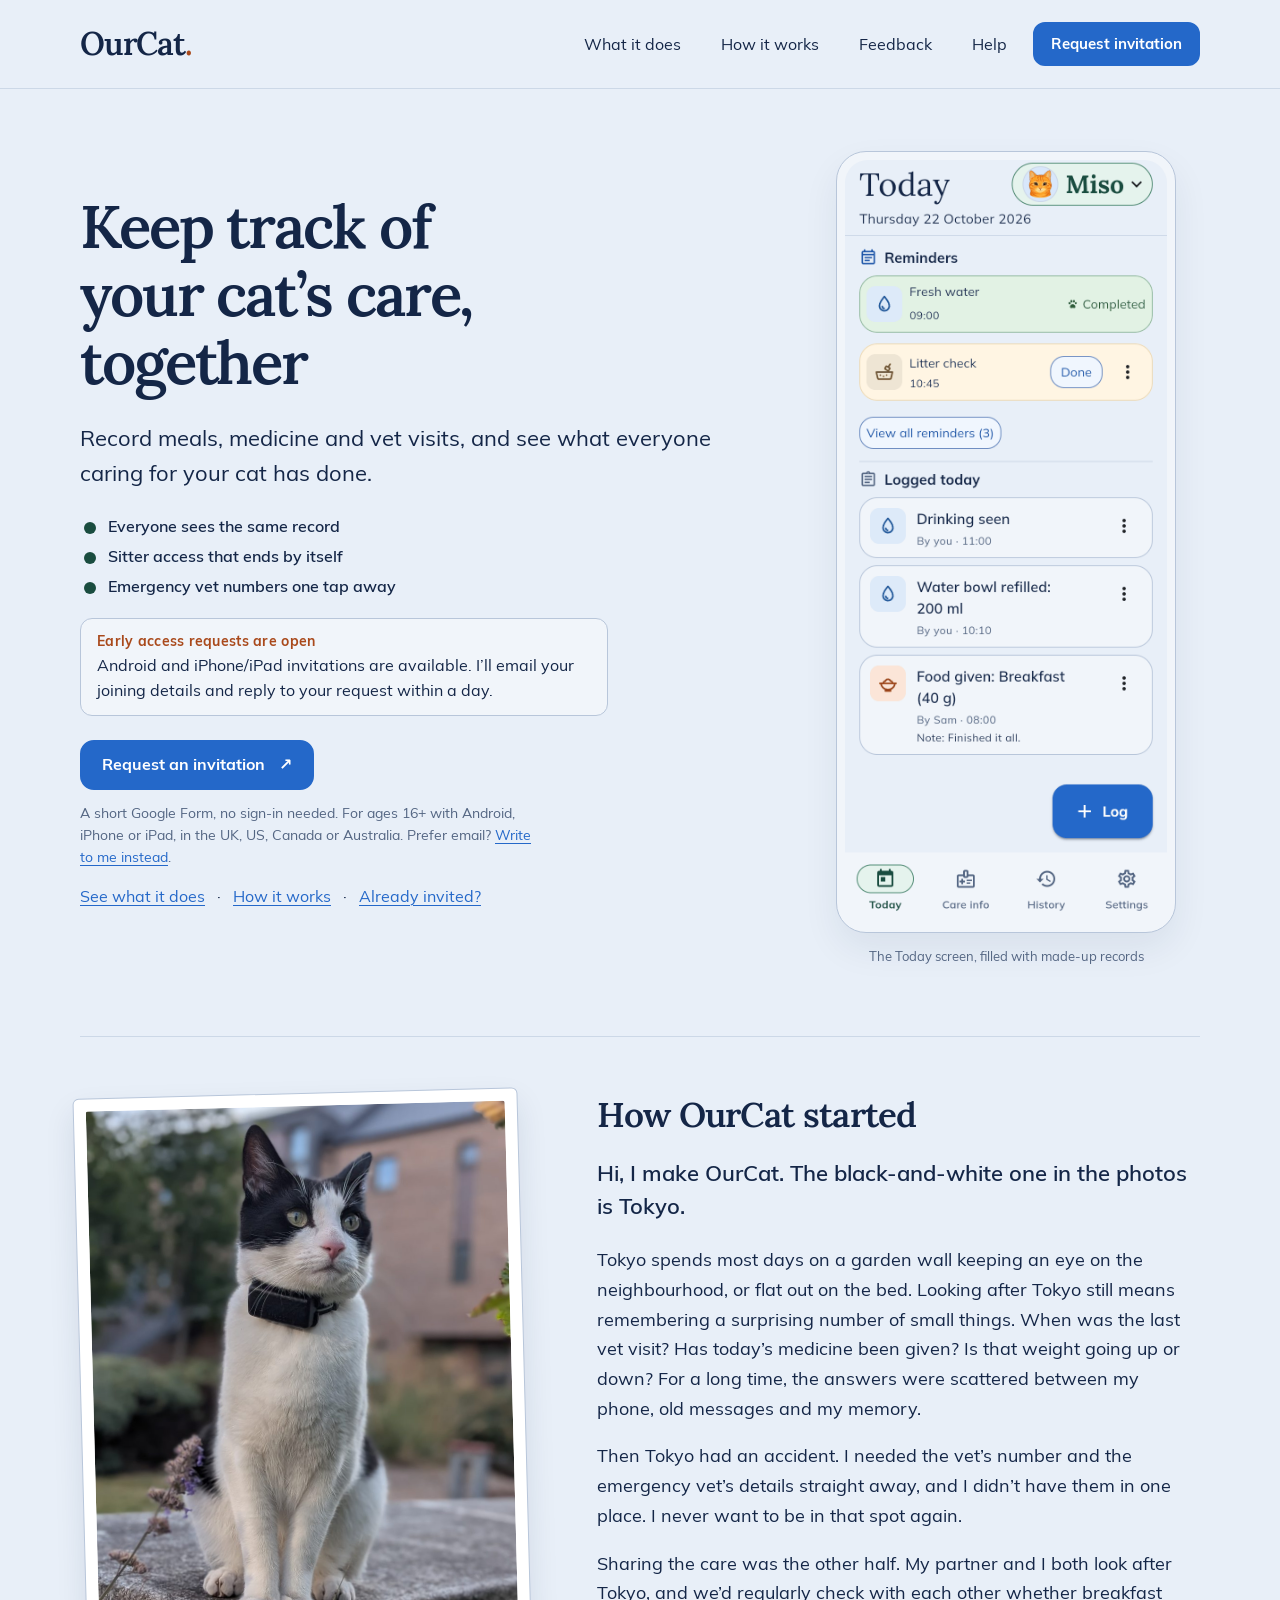
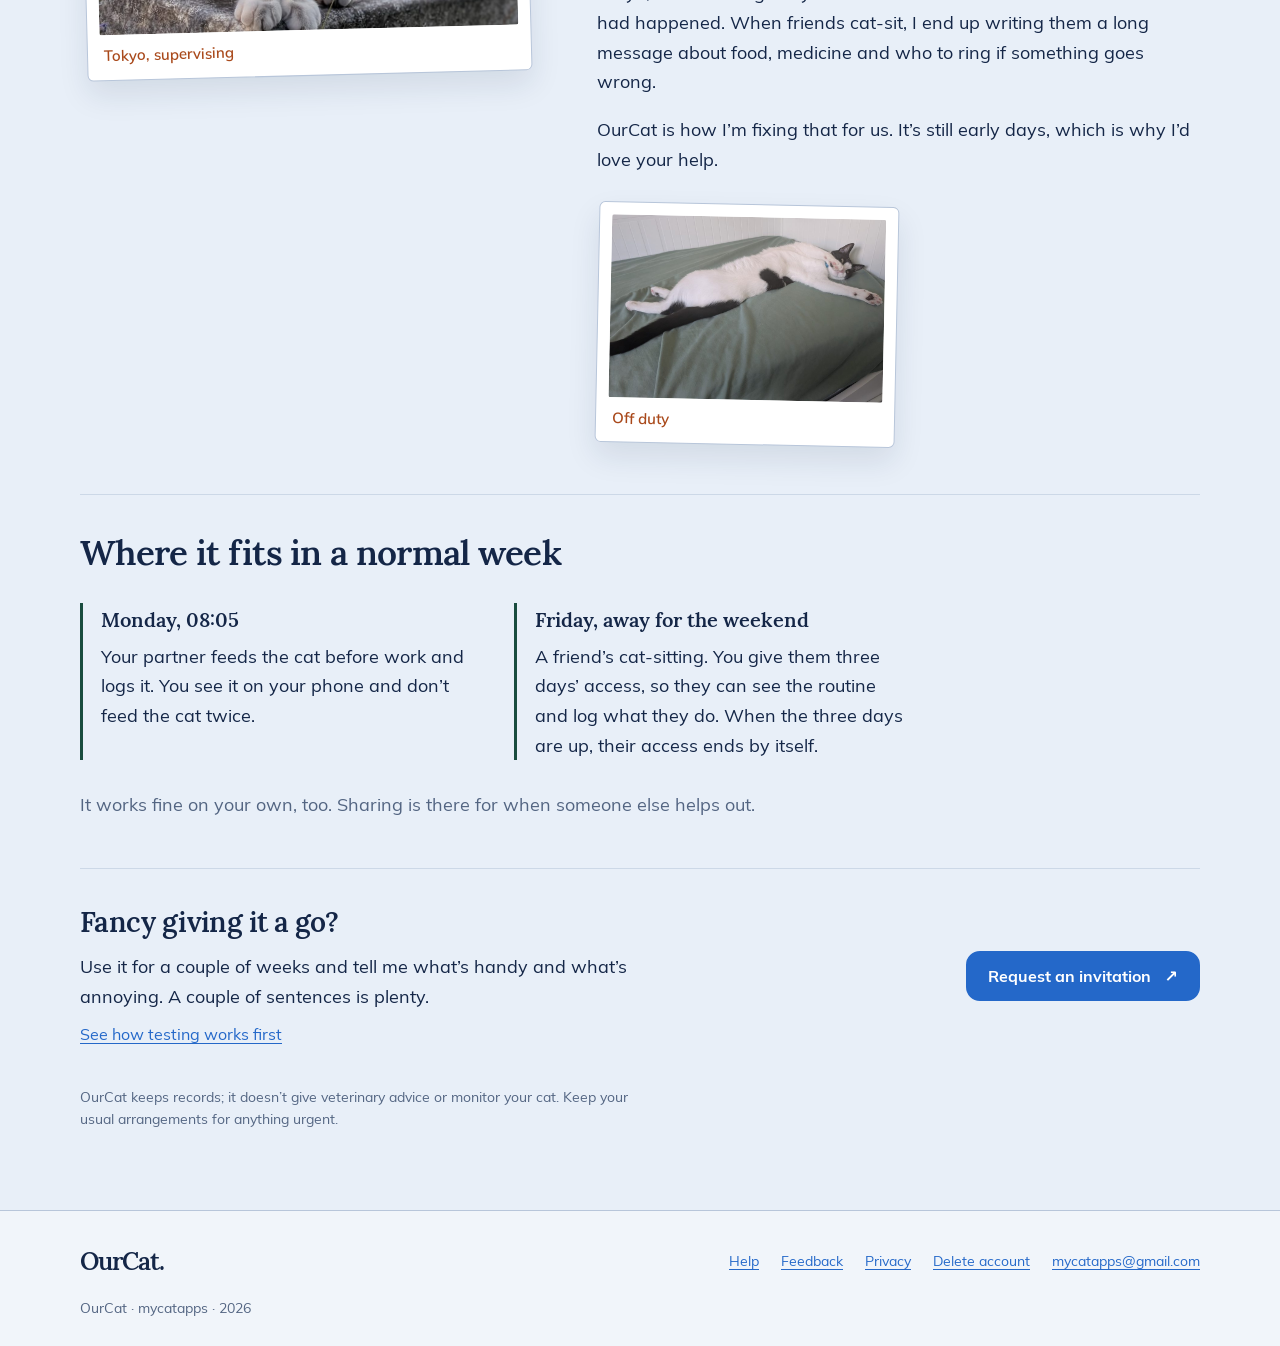
==== index.html @ b84f2ac7 "feat: reshape tester site around the sign-up journey Help becomes a real help page (help.html); supp" ====
<!doctype html>
<html lang="en-GB">
<head>
<meta charset="utf-8"><meta name="viewport" content="width=device-width, initial-scale=1">
<title>OurCat · Shared cat care</title><meta name="description" content="Keep everyday cat-care records, reminders and shared care in one place. Request an invitation for Android, iPhone or iPad early access.">
<meta name="theme-color" content="#E8EFF8"><link rel="canonical" href="https://ourcat.app/">
<meta property="og:type" content="website"><meta property="og:site_name" content="OurCat"><meta property="og:locale" content="en_GB">
<meta property="og:title" content="OurCat · Shared cat care"><meta property="og:description" content="Keep everyday cat-care records, reminders and shared care in one place. Request an invitation for Android, iPhone or iPad early access.">
<meta property="og:url" content="https://ourcat.app/"><meta property="og:image" content="https://ourcat.app/assets/share.png"><meta property="og:image:width" content="1200"><meta property="og:image:height" content="630"><meta property="og:image:alt" content="A photo of Tokyo, a black-and-white cat, beside the words: OurCat. Keep track of your cat’s care, together. Free early access, by invitation."><meta name="twitter:card" content="summary_large_image">
<link rel="icon" href="assets/favicon.svg" type="image/svg+xml"><link rel="stylesheet" href="site.css"><link rel="preload" href="assets/fonts/Mulish-Regular.woff2" as="font" type="font/woff2" crossorigin><link rel="preload" href="assets/fonts/Mulish-SemiBold.woff2" as="font" type="font/woff2" crossorigin><link rel="preload" href="assets/fonts/Mulish-Bold.woff2" as="font" type="font/woff2" crossorigin><link rel="preload" href="assets/fonts/Lora-SemiBold.woff2" as="font" type="font/woff2" crossorigin>
</head>
<body>
<a class="skip" href="#main">Skip to content</a>
<header class="site-header"><div class="wrap header-inner"><a class="brand" href="/" aria-label="OurCat home">OurCat<span aria-hidden="true">.</span></a><a class="header-cta" href="https://docs.google.com/forms/d/e/1FAIpQLSfE7T2NDWCrKjbO0EXnv6gYh4boQH9e-d9MlrtzAwvURb2s_Q/viewform">Request invitation</a><nav aria-label="Main navigation"><a href="features">What it does</a><a href="test">How it works</a><a href="feedback">Feedback</a><a href="help">Help</a></nav></div></header>
<main id="main" tabindex="-1" class="wrap home">

<div class="cta-zone">
<section class="hero" aria-labelledby="home-title"><div class="hero-copy"><h1 id="home-title">Keep track of your cat’s care, together</h1><p class="lead">Record meals, medicine and vet visits, and see what everyone caring for your cat has done.</p><ul class="points"><li>Everyone sees the same record</li><li>Sitter access that ends by itself</li><li>Emergency vet numbers one tap away</li></ul><p class="status"><strong>Early access requests are open</strong> Android and iPhone/iPad invitations are available. I’ll email your joining details and reply to your request within a day.</p><div class="actions"><a class="button" href="https://docs.google.com/forms/d/e/1FAIpQLSfE7T2NDWCrKjbO0EXnv6gYh4boQH9e-d9MlrtzAwvURb2s_Q/viewform">Request an invitation <span aria-hidden="true">↗</span></a></div><p class="fine">A short Google Form, no sign-in needed. For ages 16+ with Android, iPhone or iPad, in the UK, US, Canada or Australia. Prefer email? <a href="mailto:mycatapps@gmail.com?subject=OurCat%20test%20invitation&amp;body=Device%28s%29%3A%20Android%20%2F%20iPhone%20%2F%20iPad%0AInvitation%20email%20%28Google%20Play%20address%20for%20Android%29%3A%20%0AGoogle%20Play%20country%20%28Android%29%3A%20%0AApp%20Store%20country%20%28iPhone%2FiPad%29%3A%20%0AAged%2016%20or%20over%20%28yes%2Fno%29%3A%20%0A%0AOptional%20question%3A%20">Write to me instead</a>.</p><p class="small"><a href="features">See what it does</a> <span class="separator" aria-hidden="true">·</span> <a href="test">How it works</a> <span class="separator" aria-hidden="true">·</span> <a href="join">Already invited?</a></p></div><figure class="app-preview" id="app-preview"><div class="screen"><img src="assets/today.png" width="720" height="1708" alt="OurCat’s Today screen for Miso, a made-up cat: the 09:00 fresh-water reminder is completed and a litter check is due at 10:45. Below, today’s log: drinking seen and the water bowl refilled by you, and breakfast given by Sam at 08:00 with the note “Finished it all”." fetchpriority="high"></div><figcaption>The Today screen, filled with made-up records</figcaption></figure></section>

<section class="section story" aria-labelledby="story-title"><figure class="print"><img src="assets/tokyo-wall.jpg" width="880" height="1100" alt="Tokyo, a black-and-white cat, sitting upright on a garden wall and looking off to one side." loading="lazy"><figcaption>Tokyo, supervising</figcaption></figure><div class="story-copy"><h2 id="story-title">How OurCat started</h2><p class="story-hello">Hi, I make OurCat. The black-and-white one in the photos is Tokyo.</p><p>Tokyo spends most days on a garden wall keeping an eye on the neighbourhood, or flat out on the bed. Looking after Tokyo still means remembering a surprising number of small things. When was the last vet visit? Has today’s medicine been given? Is that weight going up or down? For a long time, the answers were scattered between my phone, old messages and my memory.</p><p>Then Tokyo had an accident. I needed the vet’s number and the emergency vet’s details straight away, and I didn’t have them in one place. I never want to be in that spot again.</p><p>Sharing the care was the other half. My partner and I both look after Tokyo, and we’d regularly check with each other whether breakfast had happened. When friends cat-sit, I end up writing them a long message about food, medicine and who to ring if something goes wrong.</p><p>OurCat is how I’m fixing that for us. It’s still early days, which is why I’d love your help.</p><figure class="print print-small"><img src="assets/tokyo-stretch.jpg" width="900" height="600" alt="Tokyo stretched out full length on a green bedspread." loading="lazy"><figcaption>Off duty</figcaption></figure></div></section>

<section class="section moments" aria-labelledby="moments-title"><h2 id="moments-title">Where it fits in a normal week</h2><ol class="moment-list"><li><p class="moment-when">Monday, 08:05</p><p>Your partner feeds the cat before work and logs it. You see it on your phone and don’t feed the cat twice.</p></li><li><p class="moment-when">Friday, away for the weekend</p><p>A friend’s cat-sitting. You give them three days’ access, so they can see the routine and log what they do. When the three days are up, their access ends by itself.</p></li></ol><p class="moments-note">It works fine on your own, too. Sharing is there for when someone else helps out.</p></section>
<div class="sticky-cta"><a class="button" href="https://docs.google.com/forms/d/e/1FAIpQLSfE7T2NDWCrKjbO0EXnv6gYh4boQH9e-d9MlrtzAwvURb2s_Q/viewform">Request an invitation <span aria-hidden="true">↗</span></a></div>
</div>

<section class="section invitation-strip"><div><h2>Fancy giving it a go?</h2><p>Use it for a couple of weeks and tell me what’s handy and what’s annoying. A couple of sentences is plenty.</p><p class="small"><a href="test">See how testing works first</a></p></div><a class="button" href="https://docs.google.com/forms/d/e/1FAIpQLSfE7T2NDWCrKjbO0EXnv6gYh4boQH9e-d9MlrtzAwvURb2s_Q/viewform">Request an invitation <span aria-hidden="true">↗</span></a></section>
<p class="fine end-note">OurCat keeps records; it doesn’t give veterinary advice or monitor your cat. Keep your usual arrangements for anything urgent.</p>

</main>
<footer class="site-footer"><div class="wrap footer-inner"><a class="brand footer-brand" href="/">OurCat.</a><nav aria-label="Footer navigation"><a href="help">Help</a><a href="feedback">Feedback</a><a href="privacy">Privacy</a><a href="delete-account">Delete account</a><a href="mailto:mycatapps@gmail.com">mycatapps@gmail.com</a></nav><p class="fine">OurCat · mycatapps · 2026</p></div></footer>
</body></html>
---- site.css ----
@font-face{font-family:Lora;src:url('assets/fonts/Lora-SemiBold.woff2') format('woff2');font-weight:600;font-style:normal;font-display:swap}
@font-face{font-family:Mulish;src:url('assets/fonts/Mulish-Regular.woff2') format('woff2');font-weight:400;font-style:normal;font-display:swap}
@font-face{font-family:Mulish;src:url('assets/fonts/Mulish-SemiBold.woff2') format('woff2');font-weight:600;font-style:normal;font-display:swap}
@font-face{font-family:Mulish;src:url('assets/fonts/Mulish-Bold.woff2') format('woff2');font-weight:700;font-style:normal;font-display:swap}

:root{color-scheme:light;--canvas:#e8eff8;--ink:#142647;--action:#2468c9;--action-pressed:#1b54a8;--muted:#536582;--subtle:#576988;--card:#f1f5fa;--edge:#b8c6da;--divider:#ccd8e7;--brand:#a9491b;--mint:#e5f3ed;--mint-ink:#194c3f;--control:#6888bf}
*{box-sizing:border-box}
html{scroll-padding-top:24px}
body{margin:0;background:var(--canvas);color:var(--ink);font:400 1.125rem/1.65 Mulish,system-ui,sans-serif;text-rendering:optimizeLegibility}
img{max-width:100%;height:auto;display:block}
a{color:var(--action);text-decoration-thickness:1px;text-underline-offset:.2em;overflow-wrap:anywhere}
a:hover{color:var(--action-pressed);text-decoration-thickness:2px}
a:focus-visible,summary:focus-visible{outline:3px solid var(--ink);outline-offset:5px;border-radius:3px}
p{margin:0 0 1em}strong{font-weight:700}
h1,h2,.brand{font-family:Lora,Georgia,serif;font-weight:600}
h1{font-size:clamp(2.3rem,4.7vw,4.15rem);line-height:1.13;letter-spacing:-.035em;margin:0 0 25px;overflow-wrap:break-word}
h2{font-size:clamp(1.65rem,2.8vw,2.2rem);line-height:1.25;letter-spacing:-.02em;margin:0 0 20px}
h3,dt{font-size:1.12rem;font-weight:700;line-height:1.4;margin:0 0 8px}
ul,ol{padding-left:1.4em}li{padding-left:.15em;margin-bottom:.55em}
.wrap{width:calc(100% - 80px);max-width:1120px;margin-inline:auto}
.site-header{border-bottom:1px solid var(--divider)}
.header-inner{display:flex;align-items:center;justify-content:space-between;gap:18px;padding-block:20px}
.brand{font-size:2rem;letter-spacing:-1.2px;color:var(--ink);text-decoration:none;line-height:1.35;min-height:48px;display:inline-flex;align-items:center}
.brand:hover{color:var(--ink)}.brand span{color:var(--brand)}
nav{display:flex;gap:8px 24px;flex-wrap:wrap;align-items:center}
.site-header nav a{display:inline-flex;align-items:center;min-height:48px;padding:5px 8px;color:var(--ink);font-size:1rem;text-decoration:none;border-radius:8px}
.site-header nav a:hover{text-decoration:underline}
.site-header nav a[aria-current=page]{background:var(--mint);color:var(--mint-ink);text-decoration:underline;text-decoration-thickness:2px}
main{padding-block:62px 80px}
.reading{max-width:760px}
.page-intro{max-width:740px}
.eyebrow{font-weight:700;font-size:0.875rem;letter-spacing:.04em;color:var(--muted);margin:0 0 16px}
.hero-copy>.eyebrow,.page-intro>.eyebrow{color:var(--brand)}
.lead{font-size:clamp(1.2rem,1.9vw,1.4rem);line-height:1.55;margin-bottom:24px;max-width:38em}
.small{font-size:1rem}.fine{font-size:0.875rem;line-height:1.6;color:var(--muted)}
.eligibility{font-size:1rem;margin:24px 0 0}
.actions{display:flex;align-items:center;flex-wrap:wrap;gap:12px;margin:24px 0 12px}
.button{display:inline-flex;align-items:center;justify-content:center;gap:14px;min-height:50px;padding:11px 20px;background:var(--action);border:2px solid var(--action);border-radius:14px;color:white;font:700 1rem/1.45 Mulish,system-ui,sans-serif;text-align:center;text-decoration:none;max-width:100%}
.button:hover{background:var(--action-pressed);border-color:var(--action-pressed);color:white;text-decoration:none}
.button.secondary{background:#f0f6fe;border-color:var(--control);color:var(--action)}
.button.secondary:hover{background:#d8e7fb;border-color:var(--action)}
.button span{flex-shrink:0}
.hero{display:grid;grid-template-columns:minmax(0,1.38fr) minmax(0,.8fr);align-items:center;gap:64px}
.hero h1{max-width:12ch}.hero-copy>p:not(.eyebrow){max-width:33em}
.app-preview{margin:0;max-width:340px;justify-self:center}
.screen{padding:8px;border:1px solid var(--edge);background:var(--card);border-radius:30px;box-shadow:0 16px 36px #14264712;overflow:hidden}
.screen img{border-radius:23px;width:100%}
figcaption{font-size:0.8125rem;line-height:1.5;text-align:center;color:var(--muted);margin:14px 0 0}
.separator{padding:0 8px}
.section{margin-top:48px;padding-top:36px;border-top:1px solid var(--divider)}
.feature-list{margin:0}.feature-list>div{padding:0 0 22px;margin-bottom:22px;border-bottom:1px solid var(--divider)}.feature-list>div:last-child{border:0;padding-bottom:0;margin-bottom:0}dd{margin:0;color:var(--muted)}
.invitation-strip{display:flex;align-items:center;justify-content:space-between;gap:32px}.invitation-strip>div{max-width:610px}.invitation-strip h2{font-size:1.75rem;margin-bottom:12px}.invitation-strip p{margin:0}.invitation-strip .button{flex-shrink:0}
.end-note{max-width:70ch;margin-top:38px;margin-bottom:0}
.steps{padding-left:1.5em;margin-bottom:0}.steps li{padding-left:12px;margin-bottom:24px}.steps li:last-child{margin-bottom:0}.steps li::marker{color:var(--action);font-size:1.25rem;font-weight:700}.steps h3{margin-bottom:5px}.steps p{margin:0}
.note{margin:30px 0;padding:22px 24px;border:1px solid var(--edge);border-left:4px solid var(--action);border-radius:0 14px 14px 0;background:var(--card)}.note p:last-child{margin-bottom:0}.note h2{font-size:1.4375rem}.note ul{margin-bottom:14px}
details{border-top:1px solid var(--edge)}details:last-child{border-bottom:1px solid var(--edge)}summary{cursor:pointer;min-height:56px;padding:16px 4px;font-weight:700;line-height:1.5}summary::marker{color:var(--action)}.answer{padding:0 4px 20px 22px}.answer p:last-child{margin-bottom:0}
.contact{background:var(--card);padding:26px;border:1px solid var(--edge);border-radius:16px}.contact>a{font-size:clamp(1.25rem,3vw,1.625rem);font-weight:700}.contact p{font-size:1rem;margin:14px 0 0}
.link-list{padding:0;margin:0;list-style:none}.link-list li{border-bottom:1px solid var(--divider);padding:0;margin:0}.link-list a{display:flex;gap:20px;align-items:center;justify-content:space-between;padding:18px 0;min-height:56px}.link-list a>span:last-child{flex-shrink:0}
.work-list{margin:28px 0;padding-left:1.25em}.short-page{min-height:65vh}
.contents{display:block;margin:34px 0;padding:24px;background:var(--card);border:1px solid var(--edge);border-radius:14px}.contents h2{font-size:1.5rem}.contents ul{columns:2;column-gap:36px;padding-left:1.15em;margin-bottom:0;font-size:1rem}.contents li{break-inside:avoid;margin-bottom:10px}
.policy-body h2{font-size:1.75rem;margin:44px 0 18px;padding-top:28px;border-top:1px solid var(--divider)}.policy-body{font-size:1.0625rem}.privacy-summary h2{font-size:1.5625rem}.privacy-summary{font-size:1rem}
.site-footer{border-top:1px solid var(--edge);background:var(--card);padding-block:26px}.footer-inner{display:grid;grid-template-columns:auto 1fr;gap:8px 40px;align-items:center}.footer-inner nav{justify-content:flex-end;gap:6px 22px}.footer-inner nav a{font-size:0.875rem;display:inline-flex;align-items:center;min-height:44px}.footer-inner p{grid-column:1/-1;margin:4px 0 0}.footer-brand{font-size:1.5625rem}
.status{font-size:1rem;line-height:1.55;margin:0 0 4px;padding:12px 16px;background:var(--card);border:1px solid var(--edge);border-radius:12px;max-width:34em}.status strong{display:block;font-weight:700;color:var(--brand);font-size:0.875rem;letter-spacing:.02em}
.steps .step-aside{margin-top:10px;padding-left:14px;border-left:3px solid var(--mint-ink);font-size:1rem;color:var(--ink)}
.note-ask{border-left-color:var(--brand)}
.story{display:grid;grid-template-columns:minmax(0,.85fr) minmax(0,1.15fr);gap:72px;align-items:start;margin-top:70px;padding-top:56px}
.story-copy{max-width:36em}.story-hello{font-size:clamp(1.2rem,1.9vw,1.375rem);line-height:1.5;font-weight:600}
.print{margin:0;padding:12px 12px 0;background:#fff;border:1px solid var(--edge);border-radius:6px;box-shadow:0 14px 30px #1426471a;transform:rotate(-1.5deg)}
.print img{border-radius:2px;width:100%}
.print figcaption{color:var(--brand);font-weight:600;font-size:0.9375rem;text-align:left;margin:0;padding:10px 4px 12px}
.print-small{max-width:300px;margin-top:30px;transform:rotate(1.2deg)}
.moments h2{margin-bottom:28px}
.moment-list{list-style:none;padding:0;margin:0;display:grid;grid-template-columns:repeat(2,minmax(0,1fr));gap:36px;max-width:52rem}
.moment-list li{padding:0 0 0 18px;margin:0;border-left:3px solid var(--mint-ink)}
.moment-list p{margin:0}.moment-when{font-family:Lora,Georgia,serif;font-weight:600;font-size:1.25rem;margin-bottom:6px!important}
.moments-note{margin:30px 0 0;color:var(--muted)}
.skip{position:absolute;left:16px;top:-120px;z-index:50;background:white;color:var(--ink);padding:12px 18px;border:2px solid var(--ink);border-radius:8px}.skip:focus{top:12px}
@media(max-width:900px){.wrap{width:calc(100% - 48px)}.hero{gap:30px;grid-template-columns:1.2fr .8fr}.hero h1{font-size:2.875rem}.story{gap:44px}.moment-list{grid-template-columns:1fr;gap:24px}.invitation-strip{align-items:flex-start;flex-direction:column}.footer-inner{display:block}.footer-inner nav{justify-content:flex-start;margin:8px 0}}
@media(max-width:680px){.wrap{width:calc(100% - 36px)}.header-inner{padding-block:12px;gap:6px;flex-wrap:wrap}.brand{font-size:1.75rem}.site-header nav{gap:2px 4px}.site-header nav a{font-size:0.9375rem;padding:4px 7px}main{padding-block:36px 52px}.hero{grid-template-columns:1fr;gap:32px}.hero h1{font-size:clamp(2.3125rem,9vw,3.0625rem);max-width:15ch}.hero-copy .lead{max-width:28em}.app-preview{max-width:280px}.story{grid-template-columns:1fr;gap:34px;margin-top:44px;padding-top:36px}.story>.print{max-width:320px;justify-self:center}.print-small{max-width:240px}.section{margin-top:34px;padding-top:28px}.actions{gap:10px}.button{padding-inline:16px}.note{padding:19px 18px}.contents{padding:20px}.contents ul{columns:1}.contact{padding:22px}.policy-body h2{font-size:1.5625rem}.invitation-strip h2{font-size:1.6875rem}}
@media(max-width:380px){.site-header nav{justify-content:space-between;gap:0 2px}.site-header nav a{padding-inline:4px}.actions>.button{width:100%}.hero h1{font-size:2.3125rem}.footer-inner nav{gap:0 20px}}
@media(prefers-reduced-motion:reduce){*{scroll-behavior:auto!important}}
@media print{body{background:white;color:black;font-size:12pt}.site-header,.site-footer,.skip,.actions{display:none}.wrap{width:100%;max-width:none}main{padding:0}.note,.contents{background:white}details .answer{display:block}.screen,.print{box-shadow:none;transform:none}}
.day{list-style:none;padding:0;margin:56px 0 0;max-width:980px}
.day-moment{display:grid;grid-template-columns:minmax(0,1fr) minmax(0,300px);gap:56px;align-items:center;padding:0;margin:0 0 64px}
.day-moment:nth-child(even){grid-template-columns:minmax(0,300px) minmax(0,1fr);margin-left:6%}
.day-moment:nth-child(even) .day-shot{order:-1}
.day-text{max-width:30em;padding-left:18px;border-left:3px solid var(--mint-ink)}.day-text p:last-child{margin-bottom:0}
.day-shot{margin:0}.day-shot-short{align-self:start}
.limits{max-width:760px}
@media(max-width:680px){.day{margin-top:40px}.day-moment,.day-moment:nth-child(even){grid-template-columns:1fr;gap:20px;margin:0 0 44px}.day-moment:nth-child(even) .day-shot{order:0}.day-shot{width:100%;max-width:260px;justify-self:center}}
.brand{margin-right:auto}.site-header nav{order:2}
.header-cta{order:3;display:inline-flex;align-items:center;min-height:44px;padding:8px 16px;background:var(--action);border:2px solid var(--action);border-radius:12px;color:white;font:700 .9375rem/1.3 Mulish,system-ui,sans-serif;text-decoration:none;white-space:nowrap}.header-cta:hover{background:var(--action-pressed);border-color:var(--action-pressed);color:white;text-decoration:none}
.points{list-style:none;padding:0;margin:0 0 20px}.points li{position:relative;margin:0 0 6px;padding-left:28px;font-size:1rem;font-weight:600;line-height:1.5}.points li::before{content:"";position:absolute;left:4px;top:.5em;width:12px;height:12px;border-radius:50%;background:var(--mint-ink)}
.jump{margin-top:30px}.jump-label{display:block;margin-bottom:10px;font-size:.875rem;font-weight:700;letter-spacing:.04em;color:var(--muted)}.jump ul{display:flex;flex-wrap:wrap;gap:8px;list-style:none;padding:0;margin:0}.jump li{margin:0;padding:0}.jump a{display:inline-flex;align-items:center;min-height:44px;padding:4px 14px;background:var(--card);border:1px solid var(--edge);border-radius:999px;color:var(--ink);font-size:.9375rem;font-weight:600;text-decoration:none}.jump a:hover{background:var(--mint);color:var(--mint-ink)}
@media(max-width:680px){.brand{order:1;margin-right:0}.header-cta{order:2;margin-left:auto;padding:6px 12px;font-size:.875rem}.site-header nav{order:3;flex:1 0 100%}}
.day-text h2{font-size:1.25rem;line-height:1.4;letter-spacing:0;margin:0 0 6px}
.actions>a:not(.button){display:inline-flex;align-items:center;min-height:44px}
.invitation-strip .small{margin-top:10px}
.sticky-cta{display:none}
@media(max-width:900px){@supports(animation-timeline:scroll()){.sticky-cta{display:block;position:sticky;bottom:0;z-index:20;margin-top:28px;padding:12px 0 calc(12px + env(safe-area-inset-bottom));background:linear-gradient(to top,var(--canvas) 72%,transparent);opacity:0;pointer-events:none;animation:cta-in linear both;animation-timeline:scroll(root);animation-range:420px 560px}.sticky-cta .button{width:100%;box-shadow:0 8px 22px #14264733}@keyframes cta-in{to{opacity:1;pointer-events:auto}}}}
@media print{.header-cta,.jump,.sticky-cta{display:none}}
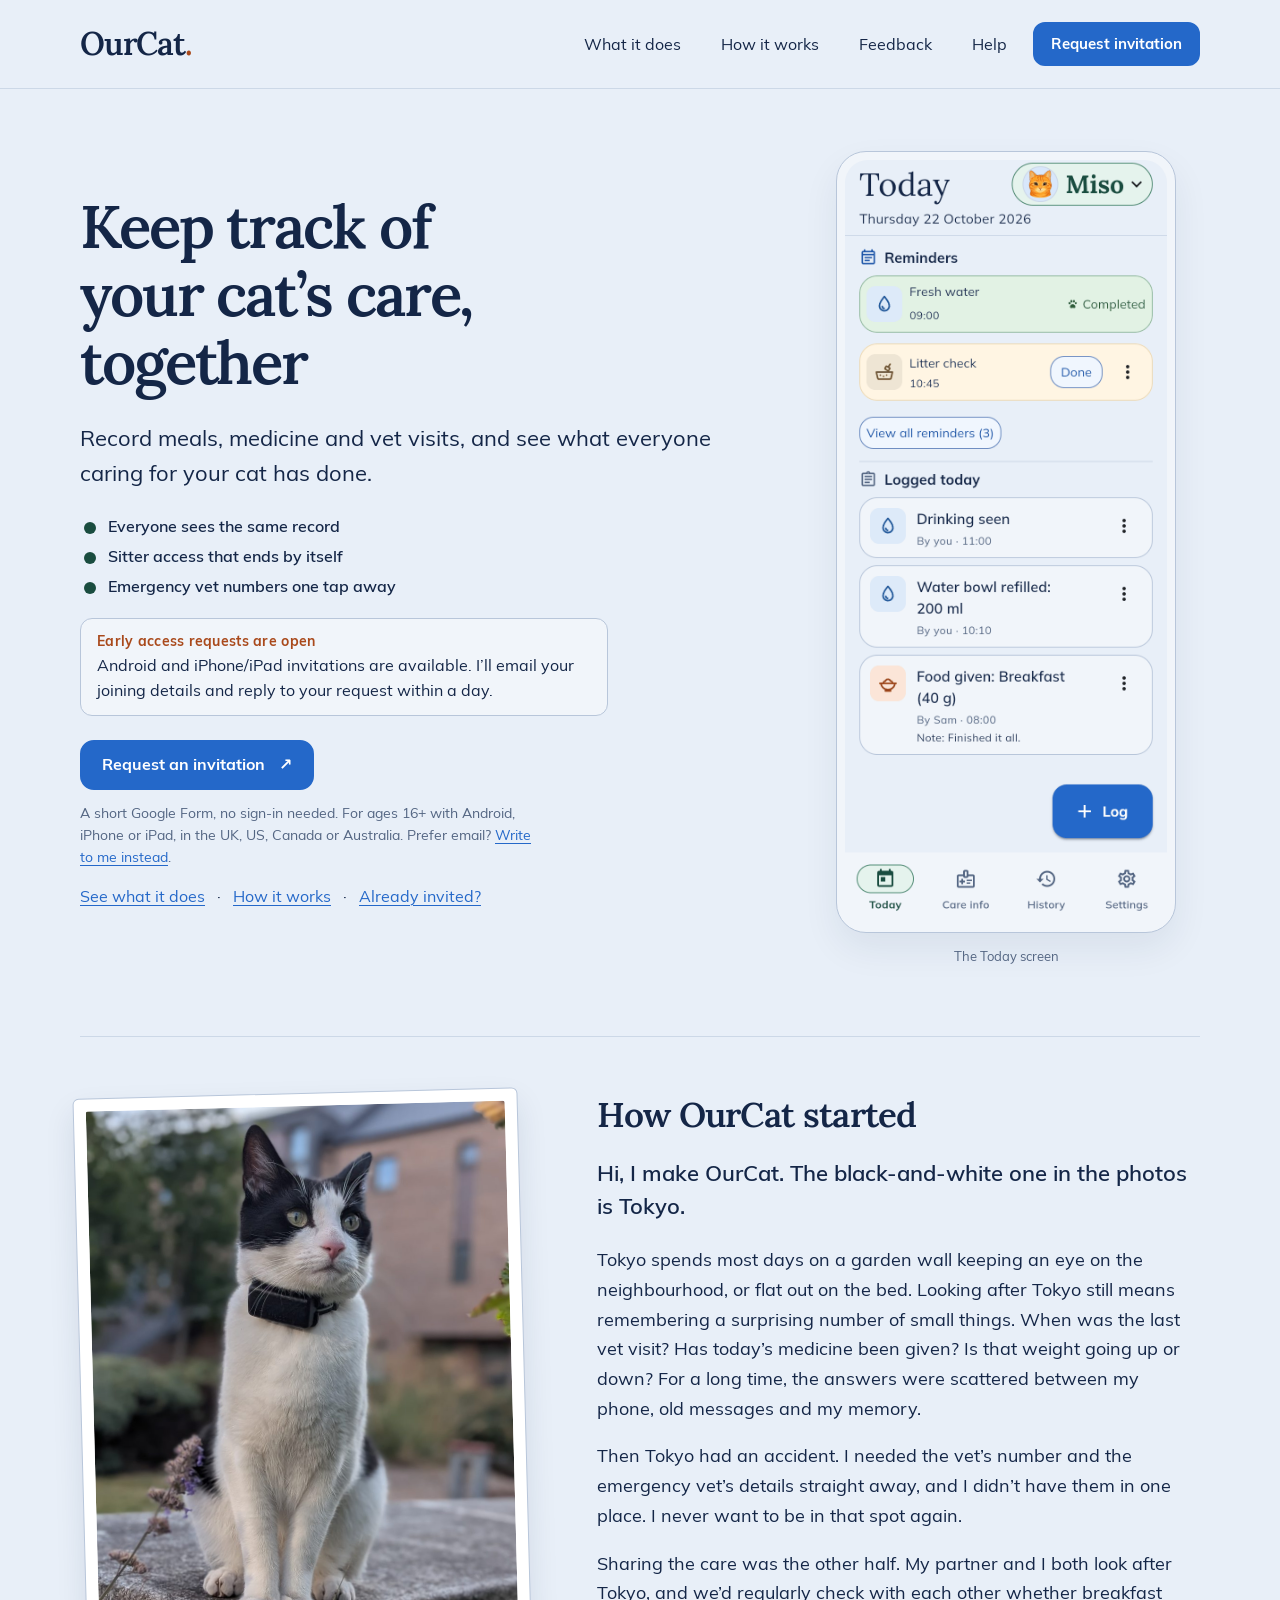
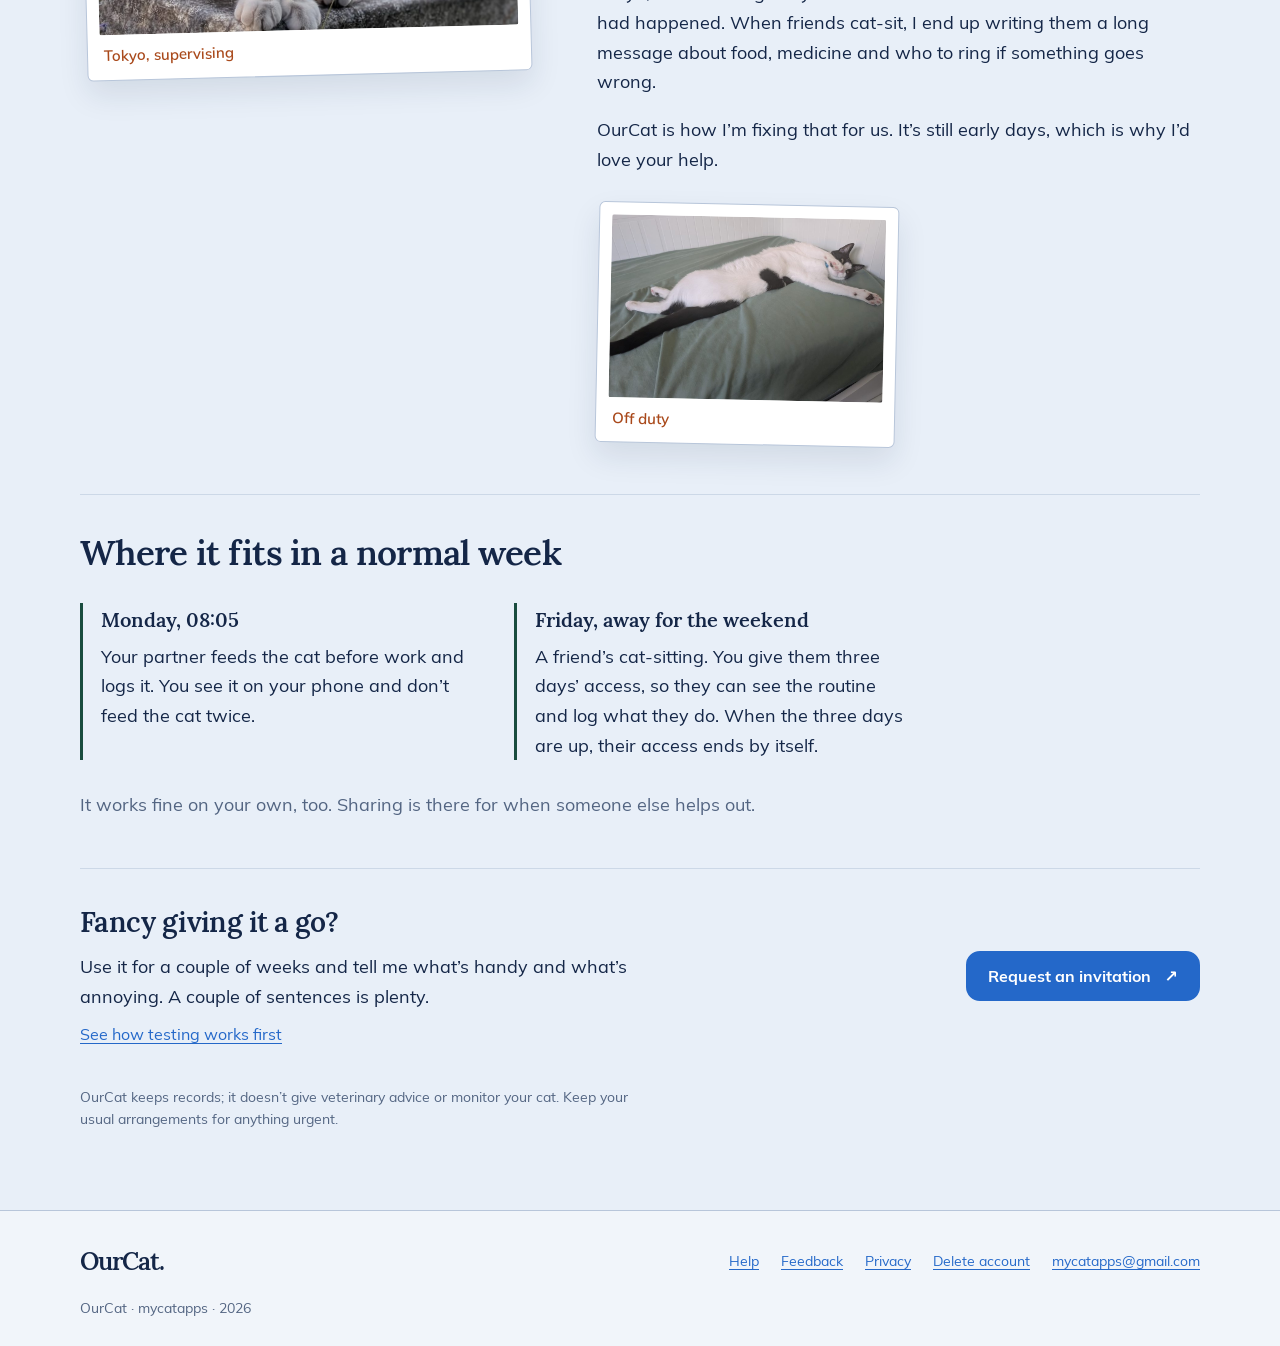
==== commit b5e788f7: "feat: tighter features story with zigzag screenshots, TestFlight explained Product now sits beside t" ====
--- a/index.html
+++ b/index.html
@@ -15,7 +15,7 @@
 <main id="main" tabindex="-1" class="wrap home">
 
 <div class="cta-zone">
-<section class="hero" aria-labelledby="home-title"><div class="hero-copy"><h1 id="home-title">Keep track of your cat’s care, together</h1><p class="lead">Record meals, medicine and vet visits, and see what everyone caring for your cat has done.</p><ul class="points"><li>Everyone sees the same record</li><li>Sitter access that ends by itself</li><li>Emergency vet numbers one tap away</li></ul><p class="status"><strong>Early access requests are open</strong> Android and iPhone/iPad invitations are available. I’ll email your joining details and reply to your request within a day.</p><div class="actions"><a class="button" href="https://docs.google.com/forms/d/e/1FAIpQLSfE7T2NDWCrKjbO0EXnv6gYh4boQH9e-d9MlrtzAwvURb2s_Q/viewform">Request an invitation <span aria-hidden="true">↗</span></a></div><p class="fine">A short Google Form, no sign-in needed. For ages 16+ with Android, iPhone or iPad, in the UK, US, Canada or Australia. Prefer email? <a href="mailto:mycatapps@gmail.com?subject=OurCat%20test%20invitation&amp;body=Device%28s%29%3A%20Android%20%2F%20iPhone%20%2F%20iPad%0AInvitation%20email%20%28Google%20Play%20address%20for%20Android%29%3A%20%0AGoogle%20Play%20country%20%28Android%29%3A%20%0AApp%20Store%20country%20%28iPhone%2FiPad%29%3A%20%0AAged%2016%20or%20over%20%28yes%2Fno%29%3A%20%0A%0AOptional%20question%3A%20">Write to me instead</a>.</p><p class="small"><a href="features">See what it does</a> <span class="separator" aria-hidden="true">·</span> <a href="test">How it works</a> <span class="separator" aria-hidden="true">·</span> <a href="join">Already invited?</a></p></div><figure class="app-preview" id="app-preview"><div class="screen"><img src="assets/today.png" width="720" height="1708" alt="OurCat’s Today screen for Miso, a made-up cat: the 09:00 fresh-water reminder is completed and a litter check is due at 10:45. Below, today’s log: drinking seen and the water bowl refilled by you, and breakfast given by Sam at 08:00 with the note “Finished it all”." fetchpriority="high"></div><figcaption>The Today screen, filled with made-up records</figcaption></figure></section>
+<section class="hero" aria-labelledby="home-title"><div class="hero-copy"><h1 id="home-title">Keep track of your cat’s care, together</h1><p class="lead">Record meals, medicine and vet visits, and see what everyone caring for your cat has done.</p><ul class="points"><li>Everyone sees the same record</li><li>Sitter access that ends by itself</li><li>Emergency vet numbers one tap away</li></ul><p class="status"><strong>Early access requests are open</strong> Android and iPhone/iPad invitations are available. I’ll email your joining details and reply to your request within a day.</p><div class="actions"><a class="button" href="https://docs.google.com/forms/d/e/1FAIpQLSfE7T2NDWCrKjbO0EXnv6gYh4boQH9e-d9MlrtzAwvURb2s_Q/viewform">Request an invitation <span aria-hidden="true">↗</span></a></div><p class="fine">A short Google Form, no sign-in needed. For ages 16+ with Android, iPhone or iPad, in the UK, US, Canada or Australia. Prefer email? <a href="mailto:mycatapps@gmail.com?subject=OurCat%20test%20invitation&amp;body=Device%28s%29%3A%20Android%20%2F%20iPhone%20%2F%20iPad%0AInvitation%20email%20%28Google%20Play%20address%20for%20Android%29%3A%20%0AGoogle%20Play%20country%20%28Android%29%3A%20%0AApp%20Store%20country%20%28iPhone%2FiPad%29%3A%20%0AAged%2016%20or%20over%20%28yes%2Fno%29%3A%20%0A%0AOptional%20question%3A%20">Write to me instead</a>.</p><p class="small"><a href="features">See what it does</a> <span class="separator" aria-hidden="true">·</span> <a href="test">How it works</a> <span class="separator" aria-hidden="true">·</span> <a href="join">Already invited?</a></p></div><figure class="app-preview" id="app-preview"><div class="screen"><img src="assets/today.png" width="720" height="1708" alt="OurCat’s Today screen for Miso: the 09:00 fresh-water reminder is completed and a litter check is due at 10:45. Below, today’s log: drinking seen and the water bowl refilled by you, and breakfast given by Sam at 08:00 with the note “Finished it all”." fetchpriority="high"></div><figcaption>The Today screen</figcaption></figure></section>
 
 <section class="section story" aria-labelledby="story-title"><figure class="print"><img src="assets/tokyo-wall.jpg" width="880" height="1100" alt="Tokyo, a black-and-white cat, sitting upright on a garden wall and looking off to one side." loading="lazy"><figcaption>Tokyo, supervising</figcaption></figure><div class="story-copy"><h2 id="story-title">How OurCat started</h2><p class="story-hello">Hi, I make OurCat. The black-and-white one in the photos is Tokyo.</p><p>Tokyo spends most days on a garden wall keeping an eye on the neighbourhood, or flat out on the bed. Looking after Tokyo still means remembering a surprising number of small things. When was the last vet visit? Has today’s medicine been given? Is that weight going up or down? For a long time, the answers were scattered between my phone, old messages and my memory.</p><p>Then Tokyo had an accident. I needed the vet’s number and the emergency vet’s details straight away, and I didn’t have them in one place. I never want to be in that spot again.</p><p>Sharing the care was the other half. My partner and I both look after Tokyo, and we’d regularly check with each other whether breakfast had happened. When friends cat-sit, I end up writing them a long message about food, medicine and who to ring if something goes wrong.</p><p>OurCat is how I’m fixing that for us. It’s still early days, which is why I’d love your help.</p><figure class="print print-small"><img src="assets/tokyo-stretch.jpg" width="900" height="600" alt="Tokyo stretched out full length on a green bedspread." loading="lazy"><figcaption>Off duty</figcaption></figure></div></section>
 
--- a/site.css
+++ b/site.css
@@ -80,22 +80,26 @@
 @media(max-width:380px){.site-header nav{justify-content:space-between;gap:0 2px}.site-header nav a{padding-inline:4px}.actions>.button{width:100%}.hero h1{font-size:2.3125rem}.footer-inner nav{gap:0 20px}}
 @media(prefers-reduced-motion:reduce){*{scroll-behavior:auto!important}}
 @media print{body{background:white;color:black;font-size:12pt}.site-header,.site-footer,.skip,.actions{display:none}.wrap{width:100%;max-width:none}main{padding:0}.note,.contents{background:white}details .answer{display:block}.screen,.print{box-shadow:none;transform:none}}
-.day{list-style:none;padding:0;margin:56px 0 0;max-width:980px}
-.day-moment{display:grid;grid-template-columns:minmax(0,1fr) minmax(0,300px);gap:56px;align-items:center;padding:0;margin:0 0 64px}
-.day-moment:nth-child(even){grid-template-columns:minmax(0,300px) minmax(0,1fr);margin-left:6%}
-.day-moment:nth-child(even) .day-shot{order:-1}
-.day-text{max-width:30em;padding-left:18px;border-left:3px solid var(--mint-ink)}.day-text p:last-child{margin-bottom:0}
-.day-shot{margin:0}.day-shot-short{align-self:start}
 .limits{max-width:760px}
-@media(max-width:680px){.day{margin-top:40px}.day-moment,.day-moment:nth-child(even){grid-template-columns:1fr;gap:20px;margin:0 0 44px}.day-moment:nth-child(even) .day-shot{order:0}.day-shot{width:100%;max-width:260px;justify-self:center}}
 .brand{margin-right:auto}.site-header nav{order:2}
 .header-cta{order:3;display:inline-flex;align-items:center;min-height:44px;padding:8px 16px;background:var(--action);border:2px solid var(--action);border-radius:12px;color:white;font:700 .9375rem/1.3 Mulish,system-ui,sans-serif;text-decoration:none;white-space:nowrap}.header-cta:hover{background:var(--action-pressed);border-color:var(--action-pressed);color:white;text-decoration:none}
 .points{list-style:none;padding:0;margin:0 0 20px}.points li{position:relative;margin:0 0 6px;padding-left:28px;font-size:1rem;font-weight:600;line-height:1.5}.points li::before{content:"";position:absolute;left:4px;top:.5em;width:12px;height:12px;border-radius:50%;background:var(--mint-ink)}
-.jump{margin-top:30px}.jump-label{display:block;margin-bottom:10px;font-size:.875rem;font-weight:700;letter-spacing:.04em;color:var(--muted)}.jump ul{display:flex;flex-wrap:wrap;gap:8px;list-style:none;padding:0;margin:0}.jump li{margin:0;padding:0}.jump a{display:inline-flex;align-items:center;min-height:44px;padding:4px 14px;background:var(--card);border:1px solid var(--edge);border-radius:999px;color:var(--ink);font-size:.9375rem;font-weight:600;text-decoration:none}.jump a:hover{background:var(--mint);color:var(--mint-ink)}
 @media(max-width:680px){.brand{order:1;margin-right:0}.header-cta{order:2;margin-left:auto;padding:6px 12px;font-size:.875rem}.site-header nav{order:3;flex:1 0 100%}}
-.day-text h2{font-size:1.25rem;line-height:1.4;letter-spacing:0;margin:0 0 6px}
 .actions>a:not(.button){display:inline-flex;align-items:center;min-height:44px}
 .invitation-strip .small{margin-top:10px}
 .sticky-cta{display:none}
 @media(max-width:900px){@supports(animation-timeline:scroll()){.sticky-cta{display:block;position:sticky;bottom:0;z-index:20;margin-top:28px;padding:12px 0 calc(12px + env(safe-area-inset-bottom));background:linear-gradient(to top,var(--canvas) 72%,transparent);opacity:0;pointer-events:none;animation:cta-in linear both;animation-timeline:scroll(root);animation-range:420px 560px}.sticky-cta .button{width:100%;box-shadow:0 8px 22px #14264733}@keyframes cta-in{to{opacity:1;pointer-events:auto}}}}
-@media print{.header-cta,.jump,.sticky-cta{display:none}}
+@media print{.header-cta,.sticky-cta{display:none}}
+.eyebrow-time{font-size:.875rem;font-weight:700;letter-spacing:.04em;color:var(--brand);margin:0 0 6px}
+.shot{margin:0}.shot .screen img{width:100%}
+.story-hero{display:grid;grid-template-columns:minmax(0,1fr) 290px;grid-template-areas:"intro shot" "moment shot";column-gap:64px;row-gap:8px;align-items:start}
+.sh-intro{grid-area:intro}.sh-shot{grid-area:shot;justify-self:center;width:100%;max-width:290px}.sh-moment{grid-area:moment;max-width:34em}
+.sh-intro h1{max-width:none;margin-bottom:18px}.sh-intro .lead{margin-bottom:18px}.sh-intro .actions{margin-top:18px}
+.day-story{list-style:none;padding:0;margin:48px 0 0;max-width:880px}
+.day-row{display:grid;grid-template-columns:minmax(0,1fr) 250px;gap:56px;align-items:center;padding:44px 0;margin:0;border-top:1px solid var(--divider)}
+.day-row.flip{grid-template-columns:250px minmax(0,1fr)}.day-row.flip .shot{order:-1}
+.day-row h2,.sh-moment h2{font-size:clamp(1.5rem,2.5vw,1.875rem);line-height:1.25;margin:0 0 12px}
+.day-row p,.sh-moment p{max-width:30em}.day-row p:last-child,.sh-moment p:last-child{margin-bottom:0}
+.day-cta{list-style:none;padding:0;margin:0 0 8px}
+.inline-cta{display:flex;align-items:center;justify-content:space-between;gap:24px;padding:22px 26px;background:var(--card);border:1px solid var(--edge);border-left:4px solid var(--action);border-radius:0 14px 14px 0;max-width:880px}.inline-cta p{margin:0;font-weight:600}.inline-cta .button{flex-shrink:0}
+@media(max-width:900px){.story-hero{grid-template-columns:1fr;grid-template-areas:"intro" "shot" "moment";row-gap:26px}.sh-shot{max-width:250px}.day-row,.day-row.flip{grid-template-columns:1fr;gap:22px;padding:34px 0}.day-row.flip .shot{order:0}.day-row .shot{max-width:230px}.inline-cta{flex-direction:column;align-items:flex-start;gap:14px}.inline-cta .button{width:100%}}
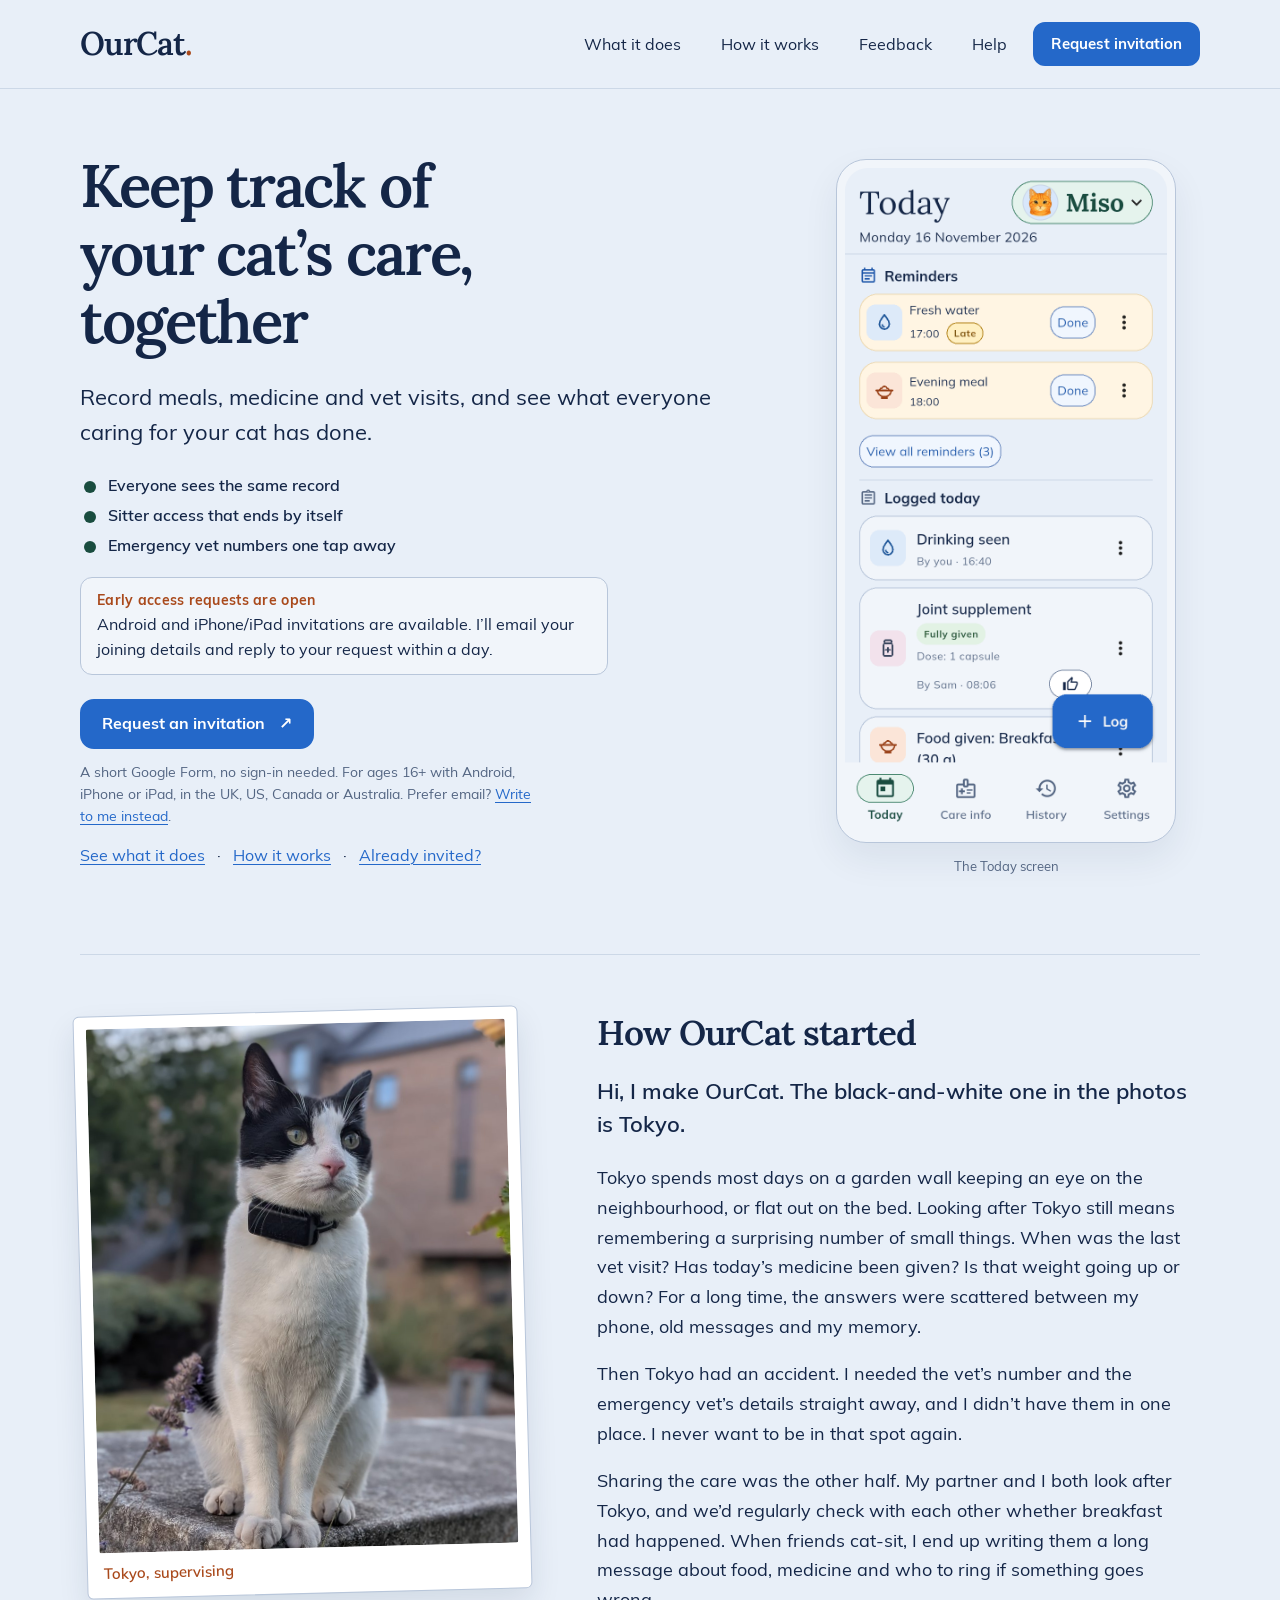
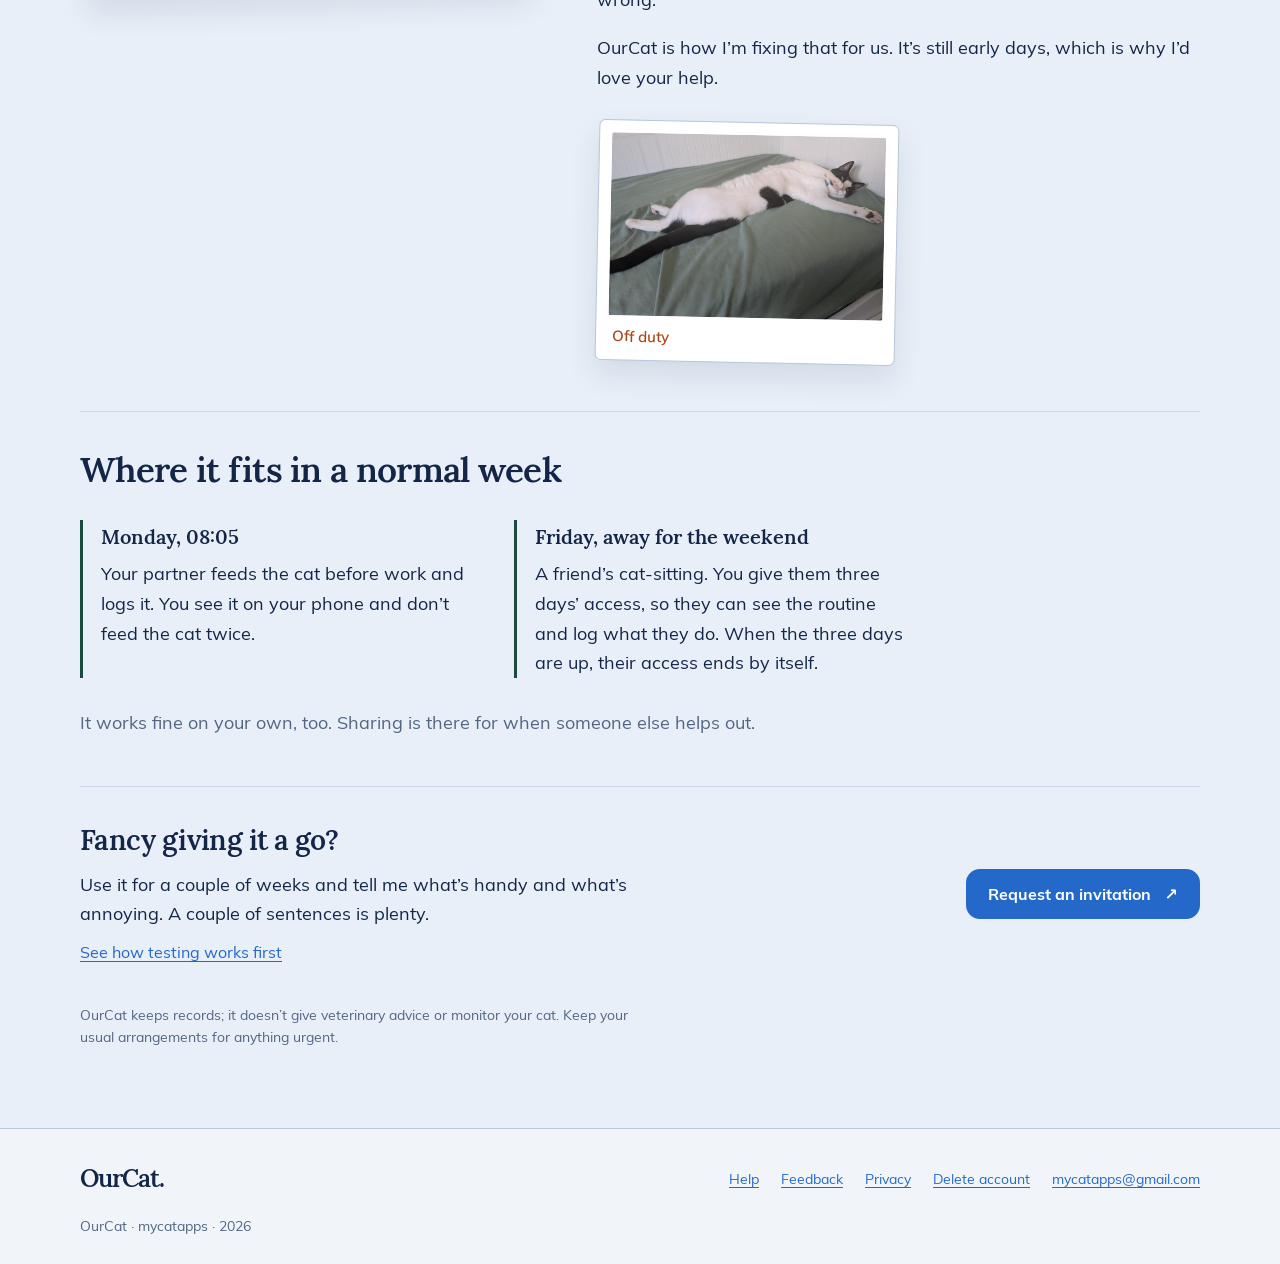
==== commit 3aad25ed: "feat: show OurCat 1.2.0 (reactions, quicker reminders, Health records, History views) Screenshots re" ====
--- a/index.html
+++ b/index.html
@@ -15,7 +15,7 @@
 <main id="main" tabindex="-1" class="wrap home">
 
 <div class="cta-zone">
-<section class="hero" aria-labelledby="home-title"><div class="hero-copy"><h1 id="home-title">Keep track of your cat’s care, together</h1><p class="lead">Record meals, medicine and vet visits, and see what everyone caring for your cat has done.</p><ul class="points"><li>Everyone sees the same record</li><li>Sitter access that ends by itself</li><li>Emergency vet numbers one tap away</li></ul><p class="status"><strong>Early access requests are open</strong> Android and iPhone/iPad invitations are available. I’ll email your joining details and reply to your request within a day.</p><div class="actions"><a class="button" href="https://docs.google.com/forms/d/e/1FAIpQLSfE7T2NDWCrKjbO0EXnv6gYh4boQH9e-d9MlrtzAwvURb2s_Q/viewform">Request an invitation <span aria-hidden="true">↗</span></a></div><p class="fine">A short Google Form, no sign-in needed. For ages 16+ with Android, iPhone or iPad, in the UK, US, Canada or Australia. Prefer email? <a href="mailto:mycatapps@gmail.com?subject=OurCat%20test%20invitation&amp;body=Device%28s%29%3A%20Android%20%2F%20iPhone%20%2F%20iPad%0AInvitation%20email%20%28Google%20Play%20address%20for%20Android%29%3A%20%0AGoogle%20Play%20country%20%28Android%29%3A%20%0AApp%20Store%20country%20%28iPhone%2FiPad%29%3A%20%0AAged%2016%20or%20over%20%28yes%2Fno%29%3A%20%0A%0AOptional%20question%3A%20">Write to me instead</a>.</p><p class="small"><a href="features">See what it does</a> <span class="separator" aria-hidden="true">·</span> <a href="test">How it works</a> <span class="separator" aria-hidden="true">·</span> <a href="join">Already invited?</a></p></div><figure class="app-preview" id="app-preview"><div class="screen"><img src="assets/today.png" width="720" height="1708" alt="OurCat’s Today screen for Miso: the 09:00 fresh-water reminder is completed and a litter check is due at 10:45. Below, today’s log: drinking seen and the water bowl refilled by you, and breakfast given by Sam at 08:00 with the note “Finished it all”." fetchpriority="high"></div><figcaption>The Today screen</figcaption></figure></section>
+<section class="hero" aria-labelledby="home-title"><div class="hero-copy"><h1 id="home-title">Keep track of your cat’s care, together</h1><p class="lead">Record meals, medicine and vet visits, and see what everyone caring for your cat has done.</p><ul class="points"><li>Everyone sees the same record</li><li>Sitter access that ends by itself</li><li>Emergency vet numbers one tap away</li></ul><p class="status"><strong>Early access requests are open</strong> Android and iPhone/iPad invitations are available. I’ll email your joining details and reply to your request within a day.</p><div class="actions"><a class="button" href="https://docs.google.com/forms/d/e/1FAIpQLSfE7T2NDWCrKjbO0EXnv6gYh4boQH9e-d9MlrtzAwvURb2s_Q/viewform">Request an invitation <span aria-hidden="true">↗</span></a></div><p class="fine">A short Google Form, no sign-in needed. For ages 16+ with Android, iPhone or iPad, in the UK, US, Canada or Australia. Prefer email? <a href="mailto:mycatapps@gmail.com?subject=OurCat%20test%20invitation&amp;body=Device%28s%29%3A%20Android%20%2F%20iPhone%20%2F%20iPad%0AInvitation%20email%20%28Google%20Play%20address%20for%20Android%29%3A%20%0AGoogle%20Play%20country%20%28Android%29%3A%20%0AApp%20Store%20country%20%28iPhone%2FiPad%29%3A%20%0AAged%2016%20or%20over%20%28yes%2Fno%29%3A%20%0A%0AOptional%20question%3A%20">Write to me instead</a>.</p><p class="small"><a href="features">See what it does</a> <span class="separator" aria-hidden="true">·</span> <a href="test">How it works</a> <span class="separator" aria-hidden="true">·</span> <a href="join">Already invited?</a></p></div><figure class="app-preview" id="app-preview"><div class="screen"><img src="assets/today.png" width="720" height="1488" alt="OurCat’s Today screen for Miso: fresh water is late and the evening meal is due at 18:00. Below, today’s log: drinking seen by you, and a joint supplement given by Sam, with a Like button." fetchpriority="high"></div><figcaption>The Today screen</figcaption></figure></section>
 
 <section class="section story" aria-labelledby="story-title"><figure class="print"><img src="assets/tokyo-wall.jpg" width="880" height="1100" alt="Tokyo, a black-and-white cat, sitting upright on a garden wall and looking off to one side." loading="lazy"><figcaption>Tokyo, supervising</figcaption></figure><div class="story-copy"><h2 id="story-title">How OurCat started</h2><p class="story-hello">Hi, I make OurCat. The black-and-white one in the photos is Tokyo.</p><p>Tokyo spends most days on a garden wall keeping an eye on the neighbourhood, or flat out on the bed. Looking after Tokyo still means remembering a surprising number of small things. When was the last vet visit? Has today’s medicine been given? Is that weight going up or down? For a long time, the answers were scattered between my phone, old messages and my memory.</p><p>Then Tokyo had an accident. I needed the vet’s number and the emergency vet’s details straight away, and I didn’t have them in one place. I never want to be in that spot again.</p><p>Sharing the care was the other half. My partner and I both look after Tokyo, and we’d regularly check with each other whether breakfast had happened. When friends cat-sit, I end up writing them a long message about food, medicine and who to ring if something goes wrong.</p><p>OurCat is how I’m fixing that for us. It’s still early days, which is why I’d love your help.</p><figure class="print print-small"><img src="assets/tokyo-stretch.jpg" width="900" height="600" alt="Tokyo stretched out full length on a green bedspread." loading="lazy"><figcaption>Off duty</figcaption></figure></div></section>
 
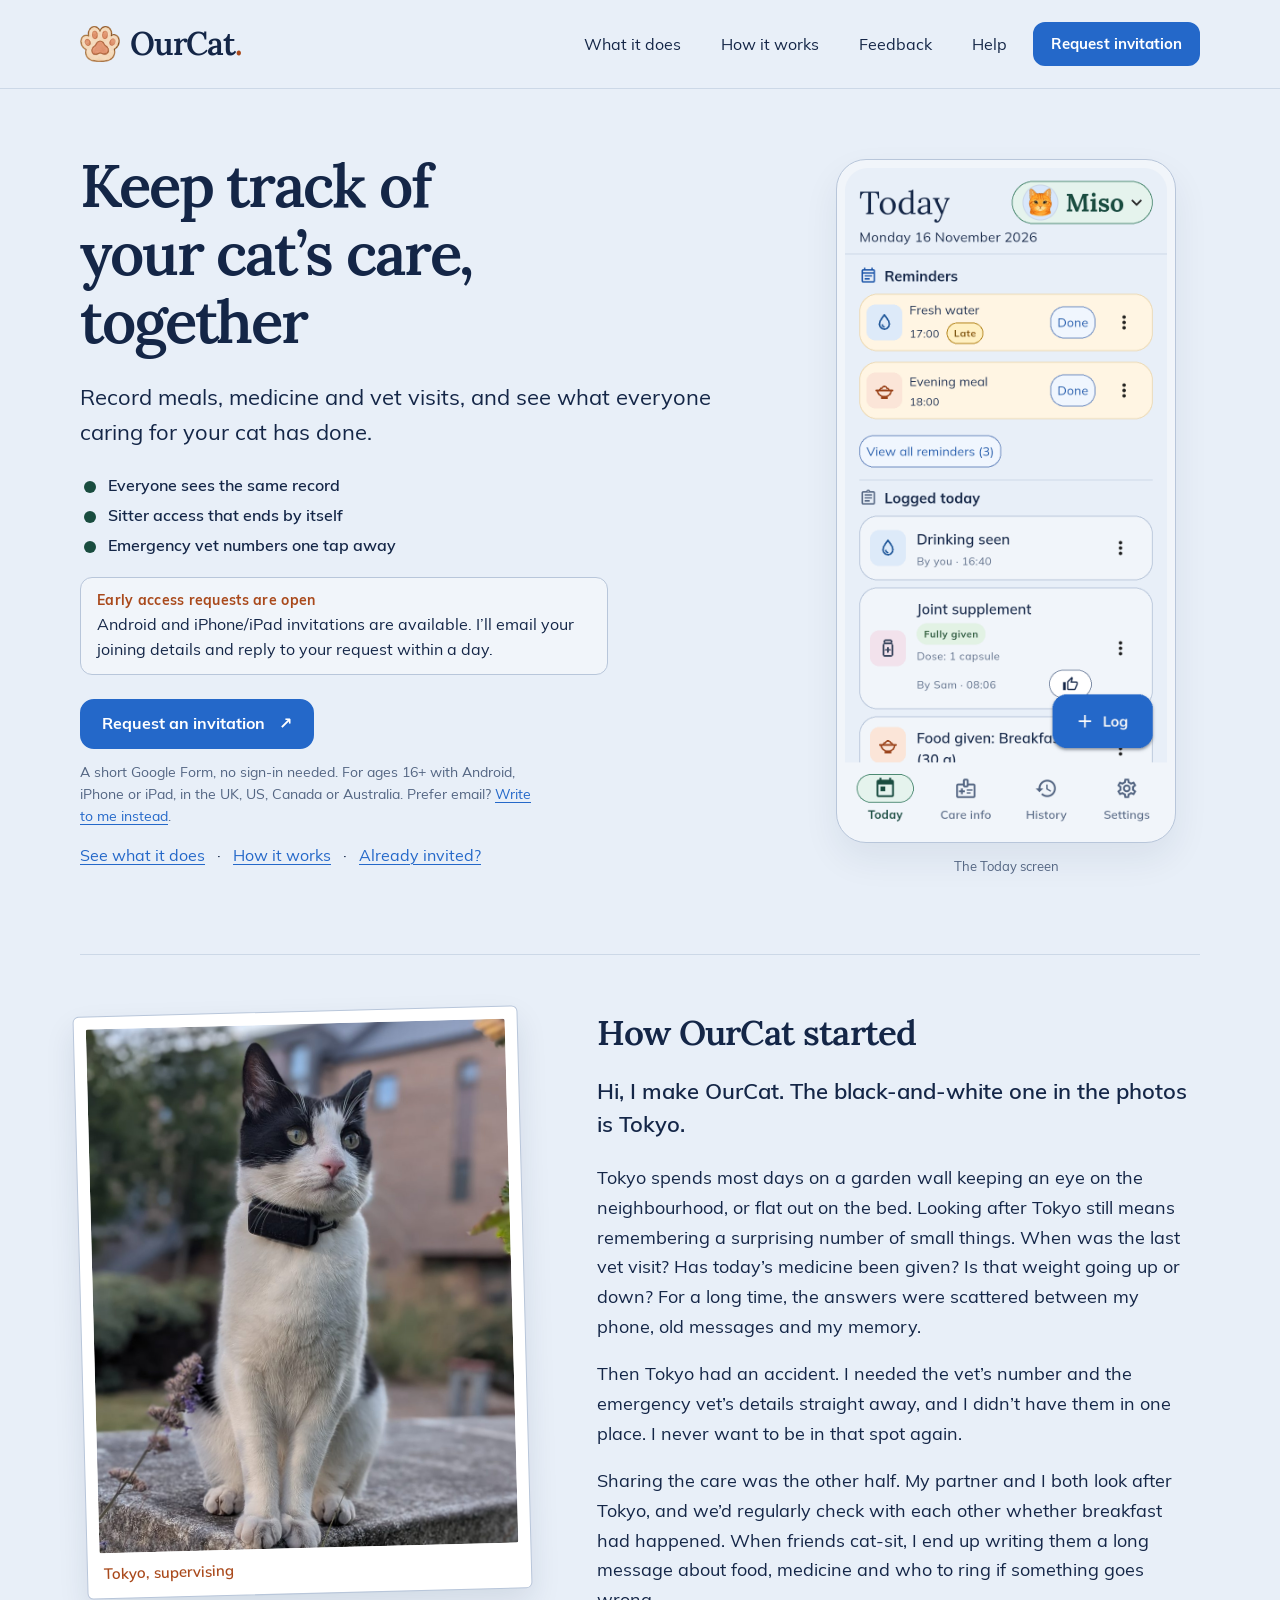
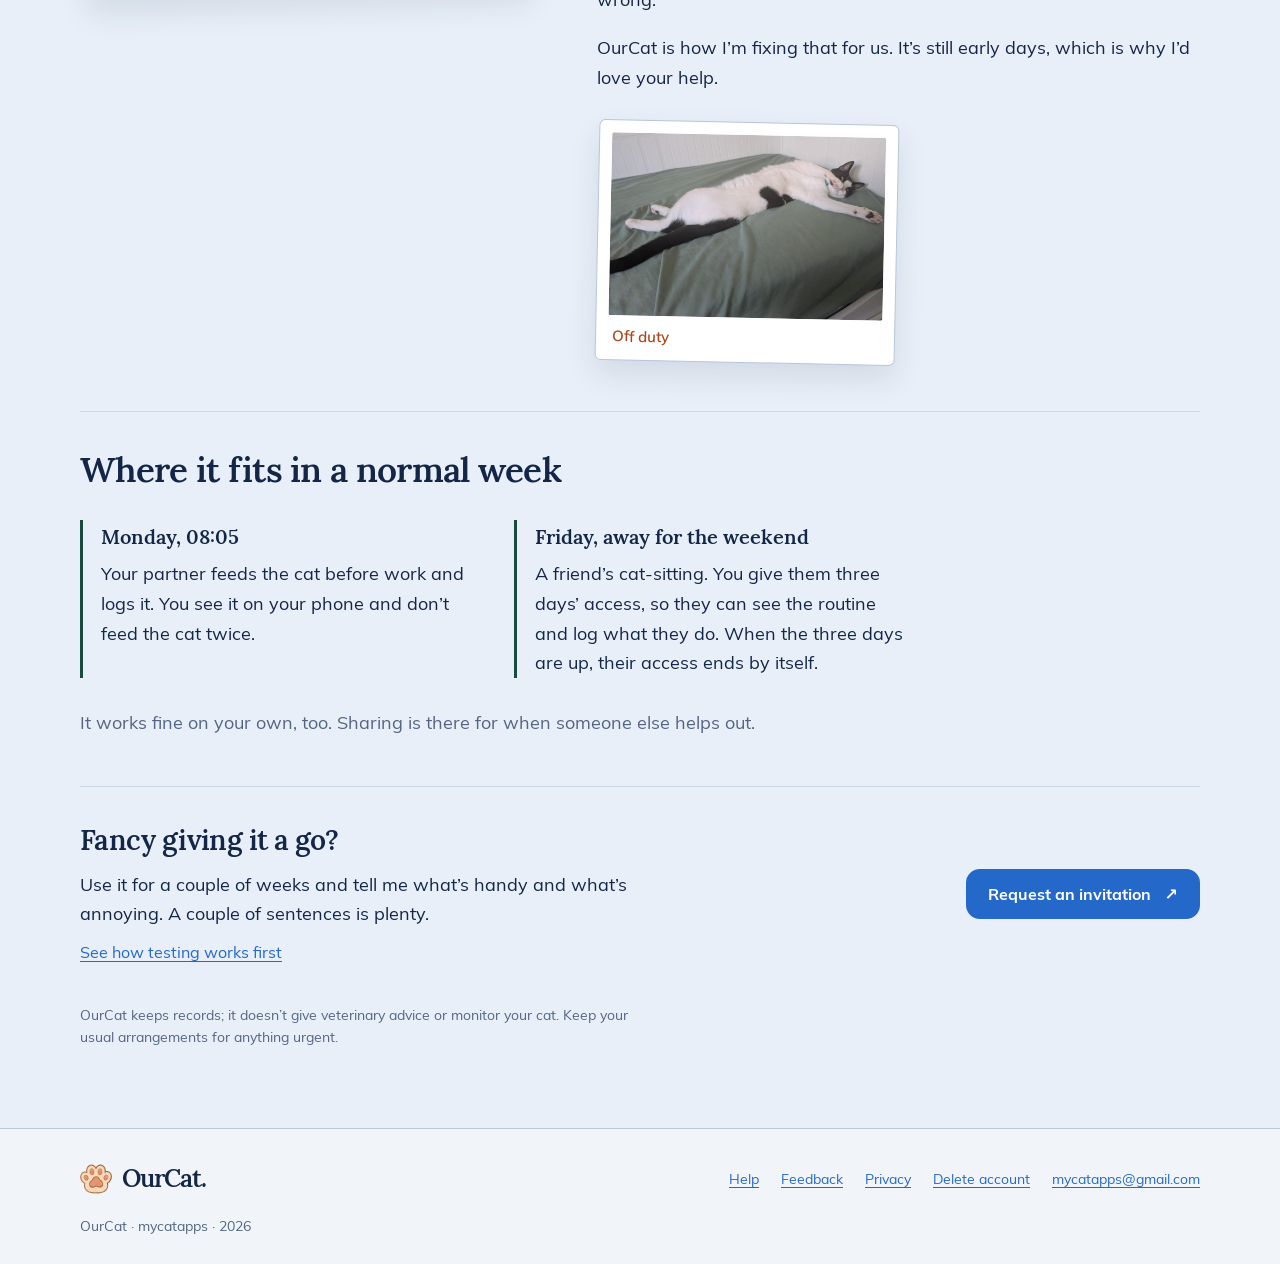
==== commit aa972d89: "feat: paw logo, clearer feature dividers, claims the app backs up Header and footer show the app's p" ====
--- a/index.html
+++ b/index.html
@@ -11,7 +11,7 @@
 </head>
 <body>
 <a class="skip" href="#main">Skip to content</a>
-<header class="site-header"><div class="wrap header-inner"><a class="brand" href="/" aria-label="OurCat home">OurCat<span aria-hidden="true">.</span></a><a class="header-cta" href="https://docs.google.com/forms/d/e/1FAIpQLSfE7T2NDWCrKjbO0EXnv6gYh4boQH9e-d9MlrtzAwvURb2s_Q/viewform">Request invitation</a><nav aria-label="Main navigation"><a href="features">What it does</a><a href="test">How it works</a><a href="feedback">Feedback</a><a href="help">Help</a></nav></div></header>
+<header class="site-header"><div class="wrap header-inner"><a class="brand" href="/" aria-label="OurCat home"><img class="brand-mark" src="assets/paw.webp" width="40" height="40" alt="">OurCat<span aria-hidden="true">.</span></a><a class="header-cta" href="https://docs.google.com/forms/d/e/1FAIpQLSfE7T2NDWCrKjbO0EXnv6gYh4boQH9e-d9MlrtzAwvURb2s_Q/viewform">Request invitation</a><nav aria-label="Main navigation"><a href="features">What it does</a><a href="test">How it works</a><a href="feedback">Feedback</a><a href="help">Help</a></nav></div></header>
 <main id="main" tabindex="-1" class="wrap home">
 
 <div class="cta-zone">
@@ -27,5 +27,5 @@
 <p class="fine end-note">OurCat keeps records; it doesn’t give veterinary advice or monitor your cat. Keep your usual arrangements for anything urgent.</p>
 
 </main>
-<footer class="site-footer"><div class="wrap footer-inner"><a class="brand footer-brand" href="/">OurCat.</a><nav aria-label="Footer navigation"><a href="help">Help</a><a href="feedback">Feedback</a><a href="privacy">Privacy</a><a href="delete-account">Delete account</a><a href="mailto:mycatapps@gmail.com">mycatapps@gmail.com</a></nav><p class="fine">OurCat · mycatapps · 2026</p></div></footer>
+<footer class="site-footer"><div class="wrap footer-inner"><a class="brand footer-brand" href="/"><img class="brand-mark" src="assets/paw.webp" width="32" height="32" alt="">OurCat.</a><nav aria-label="Footer navigation"><a href="help">Help</a><a href="feedback">Feedback</a><a href="privacy">Privacy</a><a href="delete-account">Delete account</a><a href="mailto:mycatapps@gmail.com">mycatapps@gmail.com</a></nav><p class="fine">OurCat · mycatapps · 2026</p></div></footer>
 </body></html>
--- a/site.css
+++ b/site.css
@@ -3,7 +3,7 @@
 @font-face{font-family:Mulish;src:url('assets/fonts/Mulish-SemiBold.woff2') format('woff2');font-weight:600;font-style:normal;font-display:swap}
 @font-face{font-family:Mulish;src:url('assets/fonts/Mulish-Bold.woff2') format('woff2');font-weight:700;font-style:normal;font-display:swap}
 
-:root{color-scheme:light;--canvas:#e8eff8;--ink:#142647;--action:#2468c9;--action-pressed:#1b54a8;--muted:#536582;--subtle:#576988;--card:#f1f5fa;--edge:#b8c6da;--divider:#ccd8e7;--brand:#a9491b;--mint:#e5f3ed;--mint-ink:#194c3f;--control:#6888bf}
+:root{color-scheme:light;--canvas:#e8eff8;--ink:#142647;--action:#2468c9;--action-pressed:#1b54a8;--muted:#536582;--subtle:#576988;--card:#f1f5fa;--edge:#b8c6da;--divider:#ccd8e7;--rule:#bccbdf;--brand:#a9491b;--mint:#e5f3ed;--mint-ink:#194c3f;--control:#6888bf}
 *{box-sizing:border-box}
 html{scroll-padding-top:24px}
 body{margin:0;background:var(--canvas);color:var(--ink);font:400 1.125rem/1.65 Mulish,system-ui,sans-serif;text-rendering:optimizeLegibility}
@@ -96,10 +96,14 @@
 .sh-intro{grid-area:intro}.sh-shot{grid-area:shot;justify-self:center;width:100%;max-width:290px}.sh-moment{grid-area:moment;max-width:34em}
 .sh-intro h1{max-width:none;margin-bottom:18px}.sh-intro .lead{margin-bottom:18px}.sh-intro .actions{margin-top:18px}
 .day-story{list-style:none;padding:0;margin:48px 0 0;max-width:880px}
-.day-row{display:grid;grid-template-columns:minmax(0,1fr) 250px;gap:56px;align-items:center;padding:44px 0;margin:0;border-top:1px solid var(--divider)}
+.day-row{display:grid;grid-template-columns:minmax(0,1fr) 250px;gap:56px;align-items:center;padding:52px 0;margin:0;border-top:2px solid var(--rule)}
 .day-row.flip{grid-template-columns:250px minmax(0,1fr)}.day-row.flip .shot{order:-1}
 .day-row h2,.sh-moment h2{font-size:clamp(1.5rem,2.5vw,1.875rem);line-height:1.25;margin:0 0 12px}
 .day-row p,.sh-moment p{max-width:30em}.day-row p:last-child,.sh-moment p:last-child{margin-bottom:0}
 .day-cta{list-style:none;padding:0;margin:0 0 8px}
 .inline-cta{display:flex;align-items:center;justify-content:space-between;gap:24px;padding:22px 26px;background:var(--card);border:1px solid var(--edge);border-left:4px solid var(--action);border-radius:0 14px 14px 0;max-width:880px}.inline-cta p{margin:0;font-weight:600}.inline-cta .button{flex-shrink:0}
-@media(max-width:900px){.story-hero{grid-template-columns:1fr;grid-template-areas:"intro" "shot" "moment";row-gap:26px}.sh-shot{max-width:250px}.day-row,.day-row.flip{grid-template-columns:1fr;gap:22px;padding:34px 0}.day-row.flip .shot{order:0}.day-row .shot{max-width:230px}.inline-cta{flex-direction:column;align-items:flex-start;gap:14px}.inline-cta .button{width:100%}}
+@media(max-width:900px){.story-hero{grid-template-columns:1fr;grid-template-areas:"intro" "shot" "moment";row-gap:26px}.sh-shot{max-width:250px}.day-row,.day-row.flip{grid-template-columns:1fr;gap:22px;padding:40px 0}.day-row.flip .shot{order:0}.day-row .shot{max-width:230px}.inline-cta{flex-direction:column;align-items:flex-start;gap:14px}.inline-cta .button{width:100%}}
+.brand-mark{width:40px;height:40px;flex-shrink:0;margin-right:10px}.footer-brand .brand-mark{width:32px;height:32px}
+.features .section{border-top:2px solid var(--rule);padding-top:44px}
+@media(max-width:680px){.brand-mark{width:34px;height:34px;margin-right:8px}.features .section{padding-top:34px}}
+@media print{.brand-mark{display:none}}
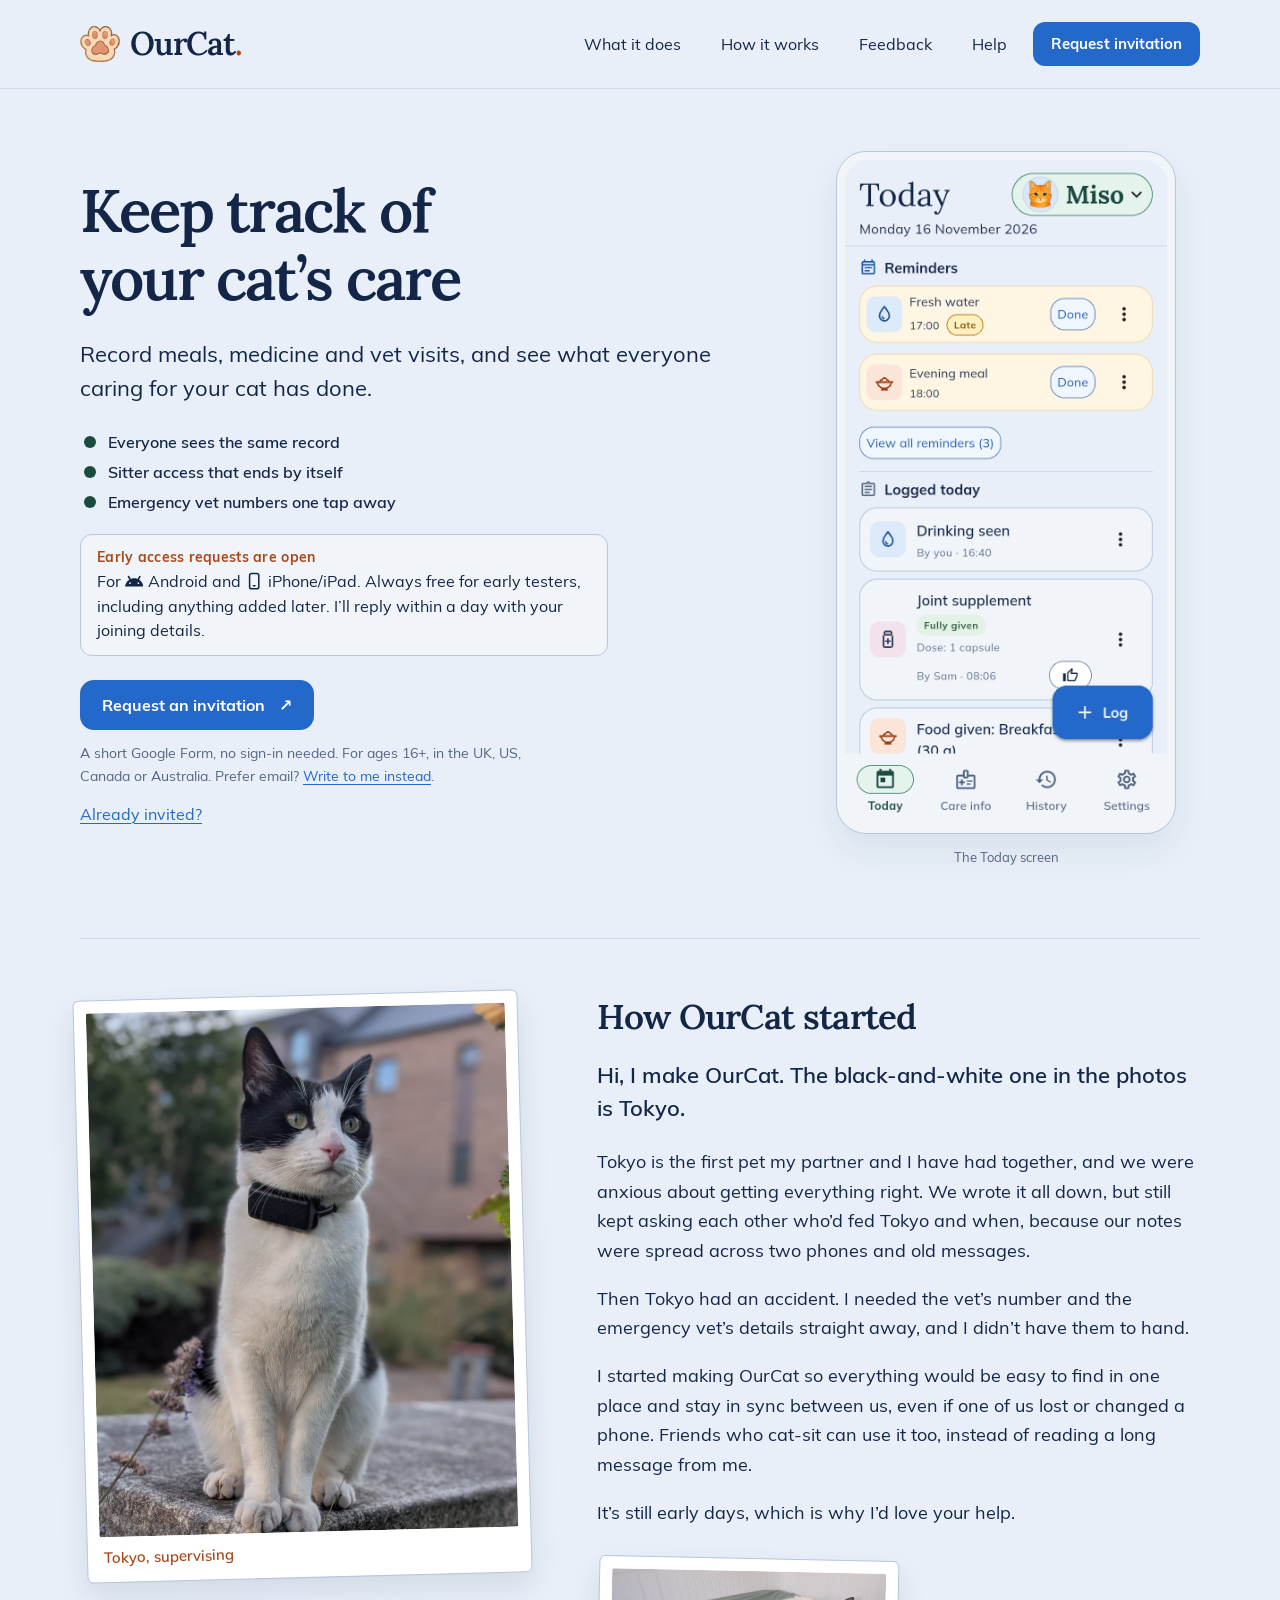
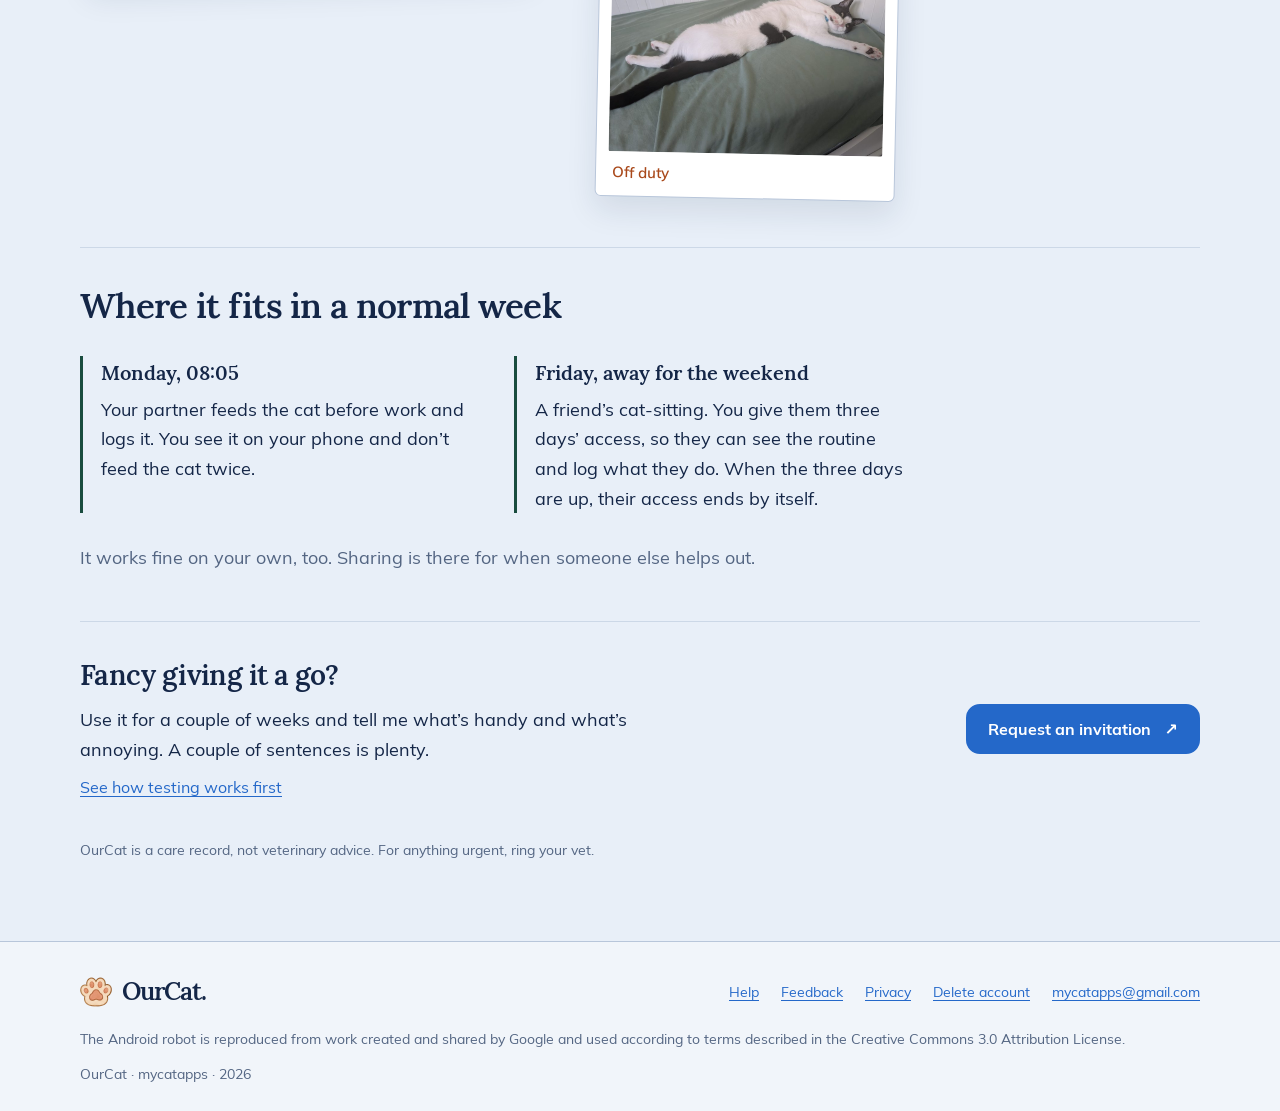
==== commit 773544c2: "feat(home): first-pet story, platform icons, free for early testers - Headline drops ", together" (p" ====
--- a/index.html
+++ b/index.html
@@ -6,7 +6,7 @@
 <meta name="theme-color" content="#E8EFF8"><link rel="canonical" href="https://ourcat.app/">
 <meta property="og:type" content="website"><meta property="og:site_name" content="OurCat"><meta property="og:locale" content="en_GB">
 <meta property="og:title" content="OurCat · Shared cat care"><meta property="og:description" content="Keep everyday cat-care records, reminders and shared care in one place. Request an invitation for Android, iPhone or iPad early access.">
-<meta property="og:url" content="https://ourcat.app/"><meta property="og:image" content="https://ourcat.app/assets/share.png"><meta property="og:image:width" content="1200"><meta property="og:image:height" content="630"><meta property="og:image:alt" content="A photo of Tokyo, a black-and-white cat, beside the words: OurCat. Keep track of your cat’s care, together. Free early access, by invitation."><meta name="twitter:card" content="summary_large_image">
+<meta property="og:url" content="https://ourcat.app/"><meta property="og:image" content="https://ourcat.app/assets/share.png"><meta property="og:image:width" content="1200"><meta property="og:image:height" content="630"><meta property="og:image:alt" content="A photo of Tokyo, a black-and-white cat, beside the words: OurCat. Keep track of your cat’s care. Free early access, by invitation."><meta name="twitter:card" content="summary_large_image">
 <link rel="icon" href="assets/favicon.svg" type="image/svg+xml"><link rel="stylesheet" href="site.css"><link rel="preload" href="assets/fonts/Mulish-Regular.woff2" as="font" type="font/woff2" crossorigin><link rel="preload" href="assets/fonts/Mulish-SemiBold.woff2" as="font" type="font/woff2" crossorigin><link rel="preload" href="assets/fonts/Mulish-Bold.woff2" as="font" type="font/woff2" crossorigin><link rel="preload" href="assets/fonts/Lora-SemiBold.woff2" as="font" type="font/woff2" crossorigin>
 </head>
 <body>
@@ -15,17 +15,17 @@
 <main id="main" tabindex="-1" class="wrap home">
 
 <div class="cta-zone">
-<section class="hero" aria-labelledby="home-title"><div class="hero-copy"><h1 id="home-title">Keep track of your cat’s care, together</h1><p class="lead">Record meals, medicine and vet visits, and see what everyone caring for your cat has done.</p><ul class="points"><li>Everyone sees the same record</li><li>Sitter access that ends by itself</li><li>Emergency vet numbers one tap away</li></ul><p class="status"><strong>Early access requests are open</strong> Android and iPhone/iPad invitations are available. I’ll email your joining details and reply to your request within a day.</p><div class="actions"><a class="button" href="https://docs.google.com/forms/d/e/1FAIpQLSfE7T2NDWCrKjbO0EXnv6gYh4boQH9e-d9MlrtzAwvURb2s_Q/viewform">Request an invitation <span aria-hidden="true">↗</span></a></div><p class="fine">A short Google Form, no sign-in needed. For ages 16+ with Android, iPhone or iPad, in the UK, US, Canada or Australia. Prefer email? <a href="mailto:mycatapps@gmail.com?subject=OurCat%20test%20invitation&amp;body=Device%28s%29%3A%20Android%20%2F%20iPhone%20%2F%20iPad%0AInvitation%20email%20%28Google%20Play%20address%20for%20Android%29%3A%20%0AGoogle%20Play%20country%20%28Android%29%3A%20%0AApp%20Store%20country%20%28iPhone%2FiPad%29%3A%20%0AAged%2016%20or%20over%20%28yes%2Fno%29%3A%20%0A%0AOptional%20question%3A%20">Write to me instead</a>.</p><p class="small"><a href="features">See what it does</a> <span class="separator" aria-hidden="true">·</span> <a href="test">How it works</a> <span class="separator" aria-hidden="true">·</span> <a href="join">Already invited?</a></p></div><figure class="app-preview" id="app-preview"><div class="screen"><img src="assets/today.png" width="720" height="1488" alt="OurCat’s Today screen for Miso: fresh water is late and the evening meal is due at 18:00. Below, today’s log: drinking seen by you, and a joint supplement given by Sam, with a Like button." fetchpriority="high"></div><figcaption>The Today screen</figcaption></figure></section>
+<section class="hero" aria-labelledby="home-title"><div class="hero-copy"><h1 id="home-title">Keep track of your cat’s care</h1><p class="lead">Record meals, medicine and vet visits, and see what everyone caring for your cat has done.</p><ul class="points"><li>Everyone sees the same record</li><li>Sitter access that ends by itself</li><li>Emergency vet numbers one tap away</li></ul><p class="status"><strong>Early access requests are open</strong> For <span class="os"><svg class="os-icon" viewBox="0 0 24 24" aria-hidden="true" focusable="false"><path d="M18.4395 5.5586c-.675 1.1664-1.352 2.3318-2.0274 3.498-.0366-.0155-.0742-.0286-.1113-.043-1.8249-.6957-3.484-.8-4.42-.787-1.8551.0185-3.3544.4643-4.2597.8203-.084-.1494-1.7526-3.021-2.0215-3.4864a1.1451 1.1451 0 0 0-.1406-.1914c-.3312-.364-.9054-.4859-1.379-.203-.475.282-.7136.9361-.3886 1.5019 1.9466 3.3696-.0966-.2158 1.9473 3.3593.0172.031-.4946.2642-1.3926 1.0177C2.8987 12.176.452 14.772 0 18.9902h24c-.119-1.1108-.3686-2.099-.7461-3.0683-.7438-1.9118-1.8435-3.2928-2.7402-4.1836a12.1048 12.1048 0 0 0-2.1309-1.6875c.6594-1.122 1.312-2.2559 1.9649-3.3848.2077-.3615.1886-.7956-.0079-1.1191a1.1001 1.1001 0 0 0-.8515-.5332c-.5225-.0536-.9392.3128-1.0488.5449zm-.0391 8.461c.3944.5926.324 1.3306-.1563 1.6503-.4799.3197-1.188.0985-1.582-.4941-.3944-.5927-.324-1.3307.1563-1.6504.4727-.315 1.1812-.1086 1.582.4941zM7.207 13.5273c.4803.3197.5506 1.0577.1563 1.6504-.394.5926-1.1038.8138-1.584.4941-.48-.3197-.5503-1.0577-.1563-1.6504.4008-.6021 1.1087-.8106 1.584-.4941z"/></svg>Android</span> and <span class="os"><svg class="os-icon os-outline" viewBox="0 0 24 24" aria-hidden="true" focusable="false"><rect x="6" y="2" width="12" height="20" rx="2.5"/><path d="M11 18h2"/></svg>iPhone/iPad</span>. Always free for early testers, including anything added later. I’ll reply within a day with your joining details.</p><div class="actions"><a class="button" href="https://docs.google.com/forms/d/e/1FAIpQLSfE7T2NDWCrKjbO0EXnv6gYh4boQH9e-d9MlrtzAwvURb2s_Q/viewform">Request an invitation <span aria-hidden="true">↗</span></a></div><p class="fine">A short Google Form, no sign-in needed. For ages 16+, in the UK, US, Canada or Australia. Prefer email? <a href="mailto:mycatapps@gmail.com?subject=OurCat%20test%20invitation&amp;body=Device%28s%29%3A%20Android%20%2F%20iPhone%20%2F%20iPad%0AInvitation%20email%20%28Google%20Play%20address%20for%20Android%29%3A%20%0AGoogle%20Play%20country%20%28Android%29%3A%20%0AApp%20Store%20country%20%28iPhone%2FiPad%29%3A%20%0AAged%2016%20or%20over%20%28yes%2Fno%29%3A%20%0A%0AOptional%20question%3A%20">Write to me instead</a>.</p><p class="small"><a href="join">Already invited?</a></p></div><figure class="app-preview" id="app-preview"><div class="screen"><img src="assets/today.png" width="720" height="1488" alt="OurCat’s Today screen for Miso: fresh water is late and the evening meal is due at 18:00. Below, today’s log: drinking seen by you, and a joint supplement given by Sam, with a Like button." fetchpriority="high"></div><figcaption>The Today screen</figcaption></figure></section>
 
-<section class="section story" aria-labelledby="story-title"><figure class="print"><img src="assets/tokyo-wall.jpg" width="880" height="1100" alt="Tokyo, a black-and-white cat, sitting upright on a garden wall and looking off to one side." loading="lazy"><figcaption>Tokyo, supervising</figcaption></figure><div class="story-copy"><h2 id="story-title">How OurCat started</h2><p class="story-hello">Hi, I make OurCat. The black-and-white one in the photos is Tokyo.</p><p>Tokyo spends most days on a garden wall keeping an eye on the neighbourhood, or flat out on the bed. Looking after Tokyo still means remembering a surprising number of small things. When was the last vet visit? Has today’s medicine been given? Is that weight going up or down? For a long time, the answers were scattered between my phone, old messages and my memory.</p><p>Then Tokyo had an accident. I needed the vet’s number and the emergency vet’s details straight away, and I didn’t have them in one place. I never want to be in that spot again.</p><p>Sharing the care was the other half. My partner and I both look after Tokyo, and we’d regularly check with each other whether breakfast had happened. When friends cat-sit, I end up writing them a long message about food, medicine and who to ring if something goes wrong.</p><p>OurCat is how I’m fixing that for us. It’s still early days, which is why I’d love your help.</p><figure class="print print-small"><img src="assets/tokyo-stretch.jpg" width="900" height="600" alt="Tokyo stretched out full length on a green bedspread." loading="lazy"><figcaption>Off duty</figcaption></figure></div></section>
+<section class="section story" aria-labelledby="story-title"><figure class="print"><img src="assets/tokyo-wall.jpg" width="880" height="1100" alt="Tokyo, a black-and-white cat, sitting upright on a garden wall and looking off to one side." loading="lazy"><figcaption>Tokyo, supervising</figcaption></figure><div class="story-copy"><h2 id="story-title">How OurCat started</h2><p class="story-hello">Hi, I make OurCat. The black-and-white one in the photos is Tokyo.</p><p>Tokyo is the first pet my partner and I have had together, and we were anxious about getting everything right. We wrote it all down, but still kept asking each other who’d fed Tokyo and when, because our notes were spread across two phones and old messages.</p><p>Then Tokyo had an accident. I needed the vet’s number and the emergency vet’s details straight away, and I didn’t have them to hand.</p><p>I started making OurCat so everything would be easy to find in one place and stay in sync between us, even if one of us lost or changed a phone. Friends who cat-sit can use it too, instead of reading a long message from me.</p><p>It’s still early days, which is why I’d love your help.</p><figure class="print print-small"><img src="assets/tokyo-stretch.jpg" width="900" height="600" alt="Tokyo stretched out full length on a green bedspread." loading="lazy"><figcaption>Off duty</figcaption></figure></div></section>
 
 <section class="section moments" aria-labelledby="moments-title"><h2 id="moments-title">Where it fits in a normal week</h2><ol class="moment-list"><li><p class="moment-when">Monday, 08:05</p><p>Your partner feeds the cat before work and logs it. You see it on your phone and don’t feed the cat twice.</p></li><li><p class="moment-when">Friday, away for the weekend</p><p>A friend’s cat-sitting. You give them three days’ access, so they can see the routine and log what they do. When the three days are up, their access ends by itself.</p></li></ol><p class="moments-note">It works fine on your own, too. Sharing is there for when someone else helps out.</p></section>
 <div class="sticky-cta"><a class="button" href="https://docs.google.com/forms/d/e/1FAIpQLSfE7T2NDWCrKjbO0EXnv6gYh4boQH9e-d9MlrtzAwvURb2s_Q/viewform">Request an invitation <span aria-hidden="true">↗</span></a></div>
 </div>
 
 <section class="section invitation-strip"><div><h2>Fancy giving it a go?</h2><p>Use it for a couple of weeks and tell me what’s handy and what’s annoying. A couple of sentences is plenty.</p><p class="small"><a href="test">See how testing works first</a></p></div><a class="button" href="https://docs.google.com/forms/d/e/1FAIpQLSfE7T2NDWCrKjbO0EXnv6gYh4boQH9e-d9MlrtzAwvURb2s_Q/viewform">Request an invitation <span aria-hidden="true">↗</span></a></section>
-<p class="fine end-note">OurCat keeps records; it doesn’t give veterinary advice or monitor your cat. Keep your usual arrangements for anything urgent.</p>
+<p class="fine end-note">OurCat is a care record, not veterinary advice. For anything urgent, ring your vet.</p>
 
 </main>
-<footer class="site-footer"><div class="wrap footer-inner"><a class="brand footer-brand" href="/"><img class="brand-mark" src="assets/paw.webp" width="32" height="32" alt="">OurCat.</a><nav aria-label="Footer navigation"><a href="help">Help</a><a href="feedback">Feedback</a><a href="privacy">Privacy</a><a href="delete-account">Delete account</a><a href="mailto:mycatapps@gmail.com">mycatapps@gmail.com</a></nav><p class="fine">OurCat · mycatapps · 2026</p></div></footer>
+<footer class="site-footer"><div class="wrap footer-inner"><a class="brand footer-brand" href="/"><img class="brand-mark" src="assets/paw.webp" width="32" height="32" alt="">OurCat.</a><nav aria-label="Footer navigation"><a href="help">Help</a><a href="feedback">Feedback</a><a href="privacy">Privacy</a><a href="delete-account">Delete account</a><a href="mailto:mycatapps@gmail.com">mycatapps@gmail.com</a></nav><p class="fine credits">The Android robot is reproduced from work created and shared by Google and used according to terms described in the Creative Commons 3.0 Attribution License.</p><p class="fine">OurCat · mycatapps · 2026</p></div></footer>
 </body></html>
--- a/site.css
+++ b/site.css
@@ -80,10 +80,10 @@
 @media(max-width:380px){.site-header nav{justify-content:space-between;gap:0 2px}.site-header nav a{padding-inline:4px}.actions>.button{width:100%}.hero h1{font-size:2.3125rem}.footer-inner nav{gap:0 20px}}
 @media(prefers-reduced-motion:reduce){*{scroll-behavior:auto!important}}
 @media print{body{background:white;color:black;font-size:12pt}.site-header,.site-footer,.skip,.actions{display:none}.wrap{width:100%;max-width:none}main{padding:0}.note,.contents{background:white}details .answer{display:block}.screen,.print{box-shadow:none;transform:none}}
-.limits{max-width:760px}
+.good-to-know{max-width:760px}
 .brand{margin-right:auto}.site-header nav{order:2}
 .header-cta{order:3;display:inline-flex;align-items:center;min-height:44px;padding:8px 16px;background:var(--action);border:2px solid var(--action);border-radius:12px;color:white;font:700 .9375rem/1.3 Mulish,system-ui,sans-serif;text-decoration:none;white-space:nowrap}.header-cta:hover{background:var(--action-pressed);border-color:var(--action-pressed);color:white;text-decoration:none}
-.points{list-style:none;padding:0;margin:0 0 20px}.points li{position:relative;margin:0 0 6px;padding-left:28px;font-size:1rem;font-weight:600;line-height:1.5}.points li::before{content:"";position:absolute;left:4px;top:.5em;width:12px;height:12px;border-radius:50%;background:var(--mint-ink)}
+.points{list-style:none;padding:0;margin:0 0 20px}.points li{position:relative;margin:0 0 6px;padding-left:28px;font-size:1rem;font-weight:600;line-height:1.5}.points li::before{content:"";position:absolute;left:4px;top:calc(.75em - 6px);width:12px;height:12px;border-radius:50%;background:var(--mint-ink)}
 @media(max-width:680px){.brand{order:1;margin-right:0}.header-cta{order:2;margin-left:auto;padding:6px 12px;font-size:.875rem}.site-header nav{order:3;flex:1 0 100%}}
 .actions>a:not(.button){display:inline-flex;align-items:center;min-height:44px}
 .invitation-strip .small{margin-top:10px}
@@ -105,5 +105,7 @@
 @media(max-width:900px){.story-hero{grid-template-columns:1fr;grid-template-areas:"intro" "shot" "moment";row-gap:26px}.sh-shot{max-width:250px}.day-row,.day-row.flip{grid-template-columns:1fr;gap:22px;padding:40px 0}.day-row.flip .shot{order:0}.day-row .shot{max-width:230px}.inline-cta{flex-direction:column;align-items:flex-start;gap:14px}.inline-cta .button{width:100%}}
 .brand-mark{width:40px;height:40px;flex-shrink:0;margin-right:10px}.footer-brand .brand-mark{width:32px;height:32px}
 .features .section{border-top:2px solid var(--rule);padding-top:44px}
-@media(max-width:680px){.brand-mark{width:34px;height:34px;margin-right:8px}.features .section{padding-top:34px}}
+@media(max-width:680px){.site-header .brand{font-size:2rem}.site-header .brand-mark{width:42px;height:42px;margin-right:8px}.footer-brand .brand-mark{width:32px;height:32px;margin-right:8px}.features .section{padding-top:34px}}
 @media print{.brand-mark{display:none}}
+.os{white-space:nowrap}.os-icon{width:1.15em;height:1.15em;fill:currentColor;vertical-align:-.2em;margin-right:.3em}.os-outline{fill:none;stroke:currentColor;stroke-width:2;stroke-linecap:round}
+@media(max-width:359px){.site-header .brand{font-size:1.75rem}.site-header .brand-mark{width:36px;height:36px}}
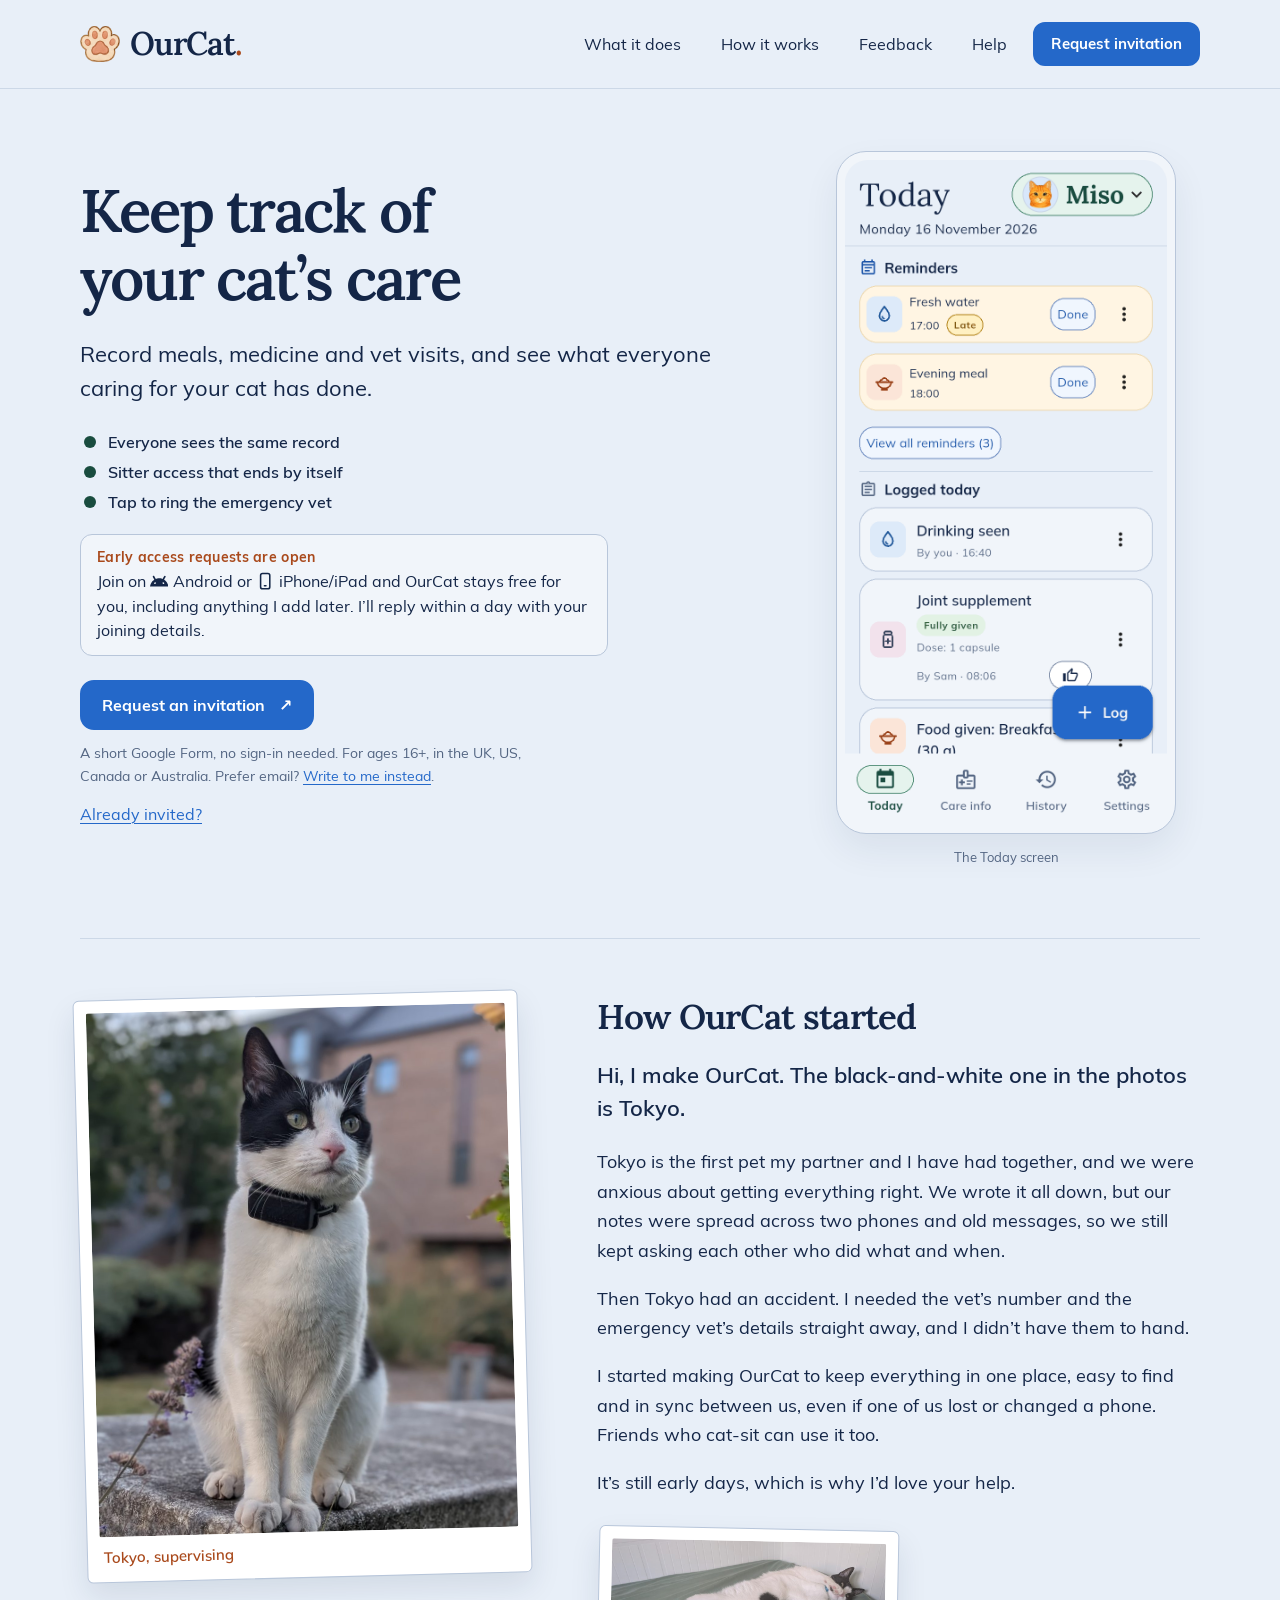
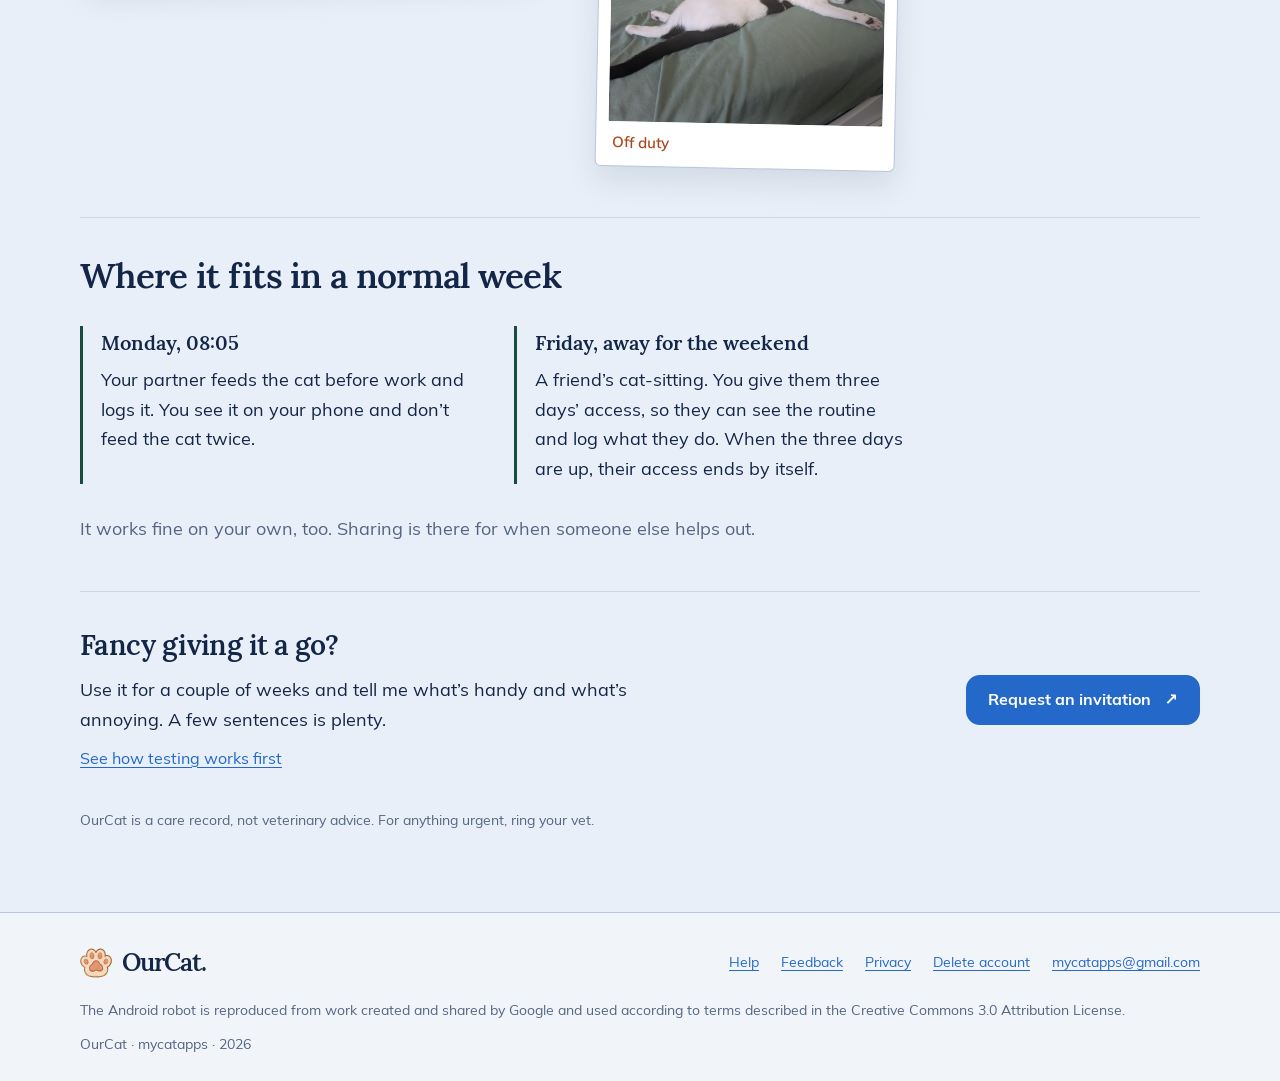
==== commit 6ee6a867: "fix(copy): apply the OurCat writing rules (W-01..W-28) to the site Checker (verify-writing-style.js)" ====
--- a/index.html
+++ b/index.html
@@ -2,10 +2,10 @@
 <html lang="en-GB">
 <head>
 <meta charset="utf-8"><meta name="viewport" content="width=device-width, initial-scale=1">
-<title>OurCat · Shared cat care</title><meta name="description" content="Keep everyday cat-care records, reminders and shared care in one place. Request an invitation for Android, iPhone or iPad early access.">
+<title>OurCat · Shared cat care</title><meta name="description" content="Record meals, medicine and vet visits, and see what everyone caring for your cat has done. Request free early access for Android, iPhone or iPad.">
 <meta name="theme-color" content="#E8EFF8"><link rel="canonical" href="https://ourcat.app/">
 <meta property="og:type" content="website"><meta property="og:site_name" content="OurCat"><meta property="og:locale" content="en_GB">
-<meta property="og:title" content="OurCat · Shared cat care"><meta property="og:description" content="Keep everyday cat-care records, reminders and shared care in one place. Request an invitation for Android, iPhone or iPad early access.">
+<meta property="og:title" content="OurCat · Shared cat care"><meta property="og:description" content="Record meals, medicine and vet visits, and see what everyone caring for your cat has done. Request free early access for Android, iPhone or iPad.">
 <meta property="og:url" content="https://ourcat.app/"><meta property="og:image" content="https://ourcat.app/assets/share.png"><meta property="og:image:width" content="1200"><meta property="og:image:height" content="630"><meta property="og:image:alt" content="A photo of Tokyo, a black-and-white cat, beside the words: OurCat. Keep track of your cat’s care. Free early access, by invitation."><meta name="twitter:card" content="summary_large_image">
 <link rel="icon" href="assets/favicon.svg" type="image/svg+xml"><link rel="stylesheet" href="site.css"><link rel="preload" href="assets/fonts/Mulish-Regular.woff2" as="font" type="font/woff2" crossorigin><link rel="preload" href="assets/fonts/Mulish-SemiBold.woff2" as="font" type="font/woff2" crossorigin><link rel="preload" href="assets/fonts/Mulish-Bold.woff2" as="font" type="font/woff2" crossorigin><link rel="preload" href="assets/fonts/Lora-SemiBold.woff2" as="font" type="font/woff2" crossorigin>
 </head>
@@ -15,15 +15,15 @@
 <main id="main" tabindex="-1" class="wrap home">
 
 <div class="cta-zone">
-<section class="hero" aria-labelledby="home-title"><div class="hero-copy"><h1 id="home-title">Keep track of your cat’s care</h1><p class="lead">Record meals, medicine and vet visits, and see what everyone caring for your cat has done.</p><ul class="points"><li>Everyone sees the same record</li><li>Sitter access that ends by itself</li><li>Emergency vet numbers one tap away</li></ul><p class="status"><strong>Early access requests are open</strong> For <span class="os"><svg class="os-icon" viewBox="0 0 24 24" aria-hidden="true" focusable="false"><path d="M18.4395 5.5586c-.675 1.1664-1.352 2.3318-2.0274 3.498-.0366-.0155-.0742-.0286-.1113-.043-1.8249-.6957-3.484-.8-4.42-.787-1.8551.0185-3.3544.4643-4.2597.8203-.084-.1494-1.7526-3.021-2.0215-3.4864a1.1451 1.1451 0 0 0-.1406-.1914c-.3312-.364-.9054-.4859-1.379-.203-.475.282-.7136.9361-.3886 1.5019 1.9466 3.3696-.0966-.2158 1.9473 3.3593.0172.031-.4946.2642-1.3926 1.0177C2.8987 12.176.452 14.772 0 18.9902h24c-.119-1.1108-.3686-2.099-.7461-3.0683-.7438-1.9118-1.8435-3.2928-2.7402-4.1836a12.1048 12.1048 0 0 0-2.1309-1.6875c.6594-1.122 1.312-2.2559 1.9649-3.3848.2077-.3615.1886-.7956-.0079-1.1191a1.1001 1.1001 0 0 0-.8515-.5332c-.5225-.0536-.9392.3128-1.0488.5449zm-.0391 8.461c.3944.5926.324 1.3306-.1563 1.6503-.4799.3197-1.188.0985-1.582-.4941-.3944-.5927-.324-1.3307.1563-1.6504.4727-.315 1.1812-.1086 1.582.4941zM7.207 13.5273c.4803.3197.5506 1.0577.1563 1.6504-.394.5926-1.1038.8138-1.584.4941-.48-.3197-.5503-1.0577-.1563-1.6504.4008-.6021 1.1087-.8106 1.584-.4941z"/></svg>Android</span> and <span class="os"><svg class="os-icon os-outline" viewBox="0 0 24 24" aria-hidden="true" focusable="false"><rect x="6" y="2" width="12" height="20" rx="2.5"/><path d="M11 18h2"/></svg>iPhone/iPad</span>. Always free for early testers, including anything added later. I’ll reply within a day with your joining details.</p><div class="actions"><a class="button" href="https://docs.google.com/forms/d/e/1FAIpQLSfE7T2NDWCrKjbO0EXnv6gYh4boQH9e-d9MlrtzAwvURb2s_Q/viewform">Request an invitation <span aria-hidden="true">↗</span></a></div><p class="fine">A short Google Form, no sign-in needed. For ages 16+, in the UK, US, Canada or Australia. Prefer email? <a href="mailto:mycatapps@gmail.com?subject=OurCat%20test%20invitation&amp;body=Device%28s%29%3A%20Android%20%2F%20iPhone%20%2F%20iPad%0AInvitation%20email%20%28Google%20Play%20address%20for%20Android%29%3A%20%0AGoogle%20Play%20country%20%28Android%29%3A%20%0AApp%20Store%20country%20%28iPhone%2FiPad%29%3A%20%0AAged%2016%20or%20over%20%28yes%2Fno%29%3A%20%0A%0AOptional%20question%3A%20">Write to me instead</a>.</p><p class="small"><a href="join">Already invited?</a></p></div><figure class="app-preview" id="app-preview"><div class="screen"><img src="assets/today.png" width="720" height="1488" alt="OurCat’s Today screen for Miso: fresh water is late and the evening meal is due at 18:00. Below, today’s log: drinking seen by you, and a joint supplement given by Sam, with a Like button." fetchpriority="high"></div><figcaption>The Today screen</figcaption></figure></section>
+<section class="hero" aria-labelledby="home-title"><div class="hero-copy"><h1 id="home-title">Keep track of your cat’s care</h1><p class="lead">Record meals, medicine and vet visits, and see what everyone caring for your cat has done.</p><ul class="points"><li>Everyone sees the same record</li><li>Sitter access that ends by itself</li><li>Tap to ring the emergency vet</li></ul><p class="status"><strong>Early access requests are open</strong> Join on <span class="os"><svg class="os-icon" viewBox="0 0 24 24" aria-hidden="true" focusable="false"><path d="M18.4395 5.5586c-.675 1.1664-1.352 2.3318-2.0274 3.498-.0366-.0155-.0742-.0286-.1113-.043-1.8249-.6957-3.484-.8-4.42-.787-1.8551.0185-3.3544.4643-4.2597.8203-.084-.1494-1.7526-3.021-2.0215-3.4864a1.1451 1.1451 0 0 0-.1406-.1914c-.3312-.364-.9054-.4859-1.379-.203-.475.282-.7136.9361-.3886 1.5019 1.9466 3.3696-.0966-.2158 1.9473 3.3593.0172.031-.4946.2642-1.3926 1.0177C2.8987 12.176.452 14.772 0 18.9902h24c-.119-1.1108-.3686-2.099-.7461-3.0683-.7438-1.9118-1.8435-3.2928-2.7402-4.1836a12.1048 12.1048 0 0 0-2.1309-1.6875c.6594-1.122 1.312-2.2559 1.9649-3.3848.2077-.3615.1886-.7956-.0079-1.1191a1.1001 1.1001 0 0 0-.8515-.5332c-.5225-.0536-.9392.3128-1.0488.5449zm-.0391 8.461c.3944.5926.324 1.3306-.1563 1.6503-.4799.3197-1.188.0985-1.582-.4941-.3944-.5927-.324-1.3307.1563-1.6504.4727-.315 1.1812-.1086 1.582.4941zM7.207 13.5273c.4803.3197.5506 1.0577.1563 1.6504-.394.5926-1.1038.8138-1.584.4941-.48-.3197-.5503-1.0577-.1563-1.6504.4008-.6021 1.1087-.8106 1.584-.4941z"/></svg>Android</span> or <span class="os"><svg class="os-icon os-outline" viewBox="0 0 24 24" aria-hidden="true" focusable="false"><rect x="6" y="2" width="12" height="20" rx="2.5"/><path d="M11 18h2"/></svg>iPhone/iPad</span> and OurCat stays free for you, including anything I add later. I’ll reply within a day with your joining details.</p><div class="actions"><a class="button" href="https://docs.google.com/forms/d/e/1FAIpQLSfE7T2NDWCrKjbO0EXnv6gYh4boQH9e-d9MlrtzAwvURb2s_Q/viewform">Request an invitation <span aria-hidden="true">↗</span></a></div><p class="fine">A short Google Form, no sign-in needed. For ages 16+, in the UK, US, Canada or Australia. Prefer email? <a href="mailto:mycatapps@gmail.com?subject=OurCat%20test%20invitation&amp;body=Device%28s%29%3A%20Android%20%2F%20iPhone%20%2F%20iPad%0AInvitation%20email%20%28Google%20Play%20address%20for%20Android%29%3A%20%0AGoogle%20Play%20country%20%28Android%29%3A%20%0AApp%20Store%20country%20%28iPhone%2FiPad%29%3A%20%0AAged%2016%20or%20over%20%28yes%2Fno%29%3A%20%0A%0AOptional%20question%3A%20">Write to me instead</a>.</p><p class="small"><a href="join">Already invited?</a></p></div><figure class="app-preview" id="app-preview"><div class="screen"><img src="assets/today.png" width="720" height="1488" alt="OurCat’s Today screen for Miso: fresh water is late and the evening meal is due at 18:00. Below, today’s log: drinking seen by you, and a joint supplement given by Sam, with a Like button." fetchpriority="high"></div><figcaption>The Today screen</figcaption></figure></section>
 
-<section class="section story" aria-labelledby="story-title"><figure class="print"><img src="assets/tokyo-wall.jpg" width="880" height="1100" alt="Tokyo, a black-and-white cat, sitting upright on a garden wall and looking off to one side." loading="lazy"><figcaption>Tokyo, supervising</figcaption></figure><div class="story-copy"><h2 id="story-title">How OurCat started</h2><p class="story-hello">Hi, I make OurCat. The black-and-white one in the photos is Tokyo.</p><p>Tokyo is the first pet my partner and I have had together, and we were anxious about getting everything right. We wrote it all down, but still kept asking each other who’d fed Tokyo and when, because our notes were spread across two phones and old messages.</p><p>Then Tokyo had an accident. I needed the vet’s number and the emergency vet’s details straight away, and I didn’t have them to hand.</p><p>I started making OurCat so everything would be easy to find in one place and stay in sync between us, even if one of us lost or changed a phone. Friends who cat-sit can use it too, instead of reading a long message from me.</p><p>It’s still early days, which is why I’d love your help.</p><figure class="print print-small"><img src="assets/tokyo-stretch.jpg" width="900" height="600" alt="Tokyo stretched out full length on a green bedspread." loading="lazy"><figcaption>Off duty</figcaption></figure></div></section>
+<section class="section story" aria-labelledby="story-title"><figure class="print"><img src="assets/tokyo-wall.jpg" width="880" height="1100" alt="Tokyo, a black-and-white cat, sitting upright on a garden wall and looking off to one side." loading="lazy"><figcaption>Tokyo, supervising</figcaption></figure><div class="story-copy"><h2 id="story-title">How OurCat started</h2><p class="story-hello">Hi, I make OurCat. The black-and-white one in the photos is Tokyo.</p><p>Tokyo is the first pet my partner and I have had together, and we were anxious about getting everything right. We wrote it all down, but our notes were spread across two phones and old messages, so we still kept asking each other who did what and when.</p><p>Then Tokyo had an accident. I needed the vet’s number and the emergency vet’s details straight away, and I didn’t have them to hand.</p><p>I started making OurCat to keep everything in one place<!-- writing-allow: W-05 owner wording "in one place" -->, easy to find and in sync between us, even if one of us lost or changed a phone. Friends who cat-sit can use it too.</p><p>It’s still early days, which is why I’d love your help.</p><figure class="print print-small"><img src="assets/tokyo-stretch.jpg" width="900" height="600" alt="Tokyo stretched out full length on a green bedspread." loading="lazy"><figcaption>Off duty</figcaption></figure></div></section>
 
 <section class="section moments" aria-labelledby="moments-title"><h2 id="moments-title">Where it fits in a normal week</h2><ol class="moment-list"><li><p class="moment-when">Monday, 08:05</p><p>Your partner feeds the cat before work and logs it. You see it on your phone and don’t feed the cat twice.</p></li><li><p class="moment-when">Friday, away for the weekend</p><p>A friend’s cat-sitting. You give them three days’ access, so they can see the routine and log what they do. When the three days are up, their access ends by itself.</p></li></ol><p class="moments-note">It works fine on your own, too. Sharing is there for when someone else helps out.</p></section>
 <div class="sticky-cta"><a class="button" href="https://docs.google.com/forms/d/e/1FAIpQLSfE7T2NDWCrKjbO0EXnv6gYh4boQH9e-d9MlrtzAwvURb2s_Q/viewform">Request an invitation <span aria-hidden="true">↗</span></a></div>
 </div>
 
-<section class="section invitation-strip"><div><h2>Fancy giving it a go?</h2><p>Use it for a couple of weeks and tell me what’s handy and what’s annoying. A couple of sentences is plenty.</p><p class="small"><a href="test">See how testing works first</a></p></div><a class="button" href="https://docs.google.com/forms/d/e/1FAIpQLSfE7T2NDWCrKjbO0EXnv6gYh4boQH9e-d9MlrtzAwvURb2s_Q/viewform">Request an invitation <span aria-hidden="true">↗</span></a></section>
+<section class="section invitation-strip"><div><h2>Fancy giving it a go?</h2><p>Use it for a couple of weeks and tell me what’s handy and what’s annoying. A few sentences is plenty.</p><p class="small"><a href="test">See how testing works first</a></p></div><a class="button" href="https://docs.google.com/forms/d/e/1FAIpQLSfE7T2NDWCrKjbO0EXnv6gYh4boQH9e-d9MlrtzAwvURb2s_Q/viewform">Request an invitation <span aria-hidden="true">↗</span></a></section>
 <p class="fine end-note">OurCat is a care record, not veterinary advice. For anything urgent, ring your vet.</p>
 
 </main>
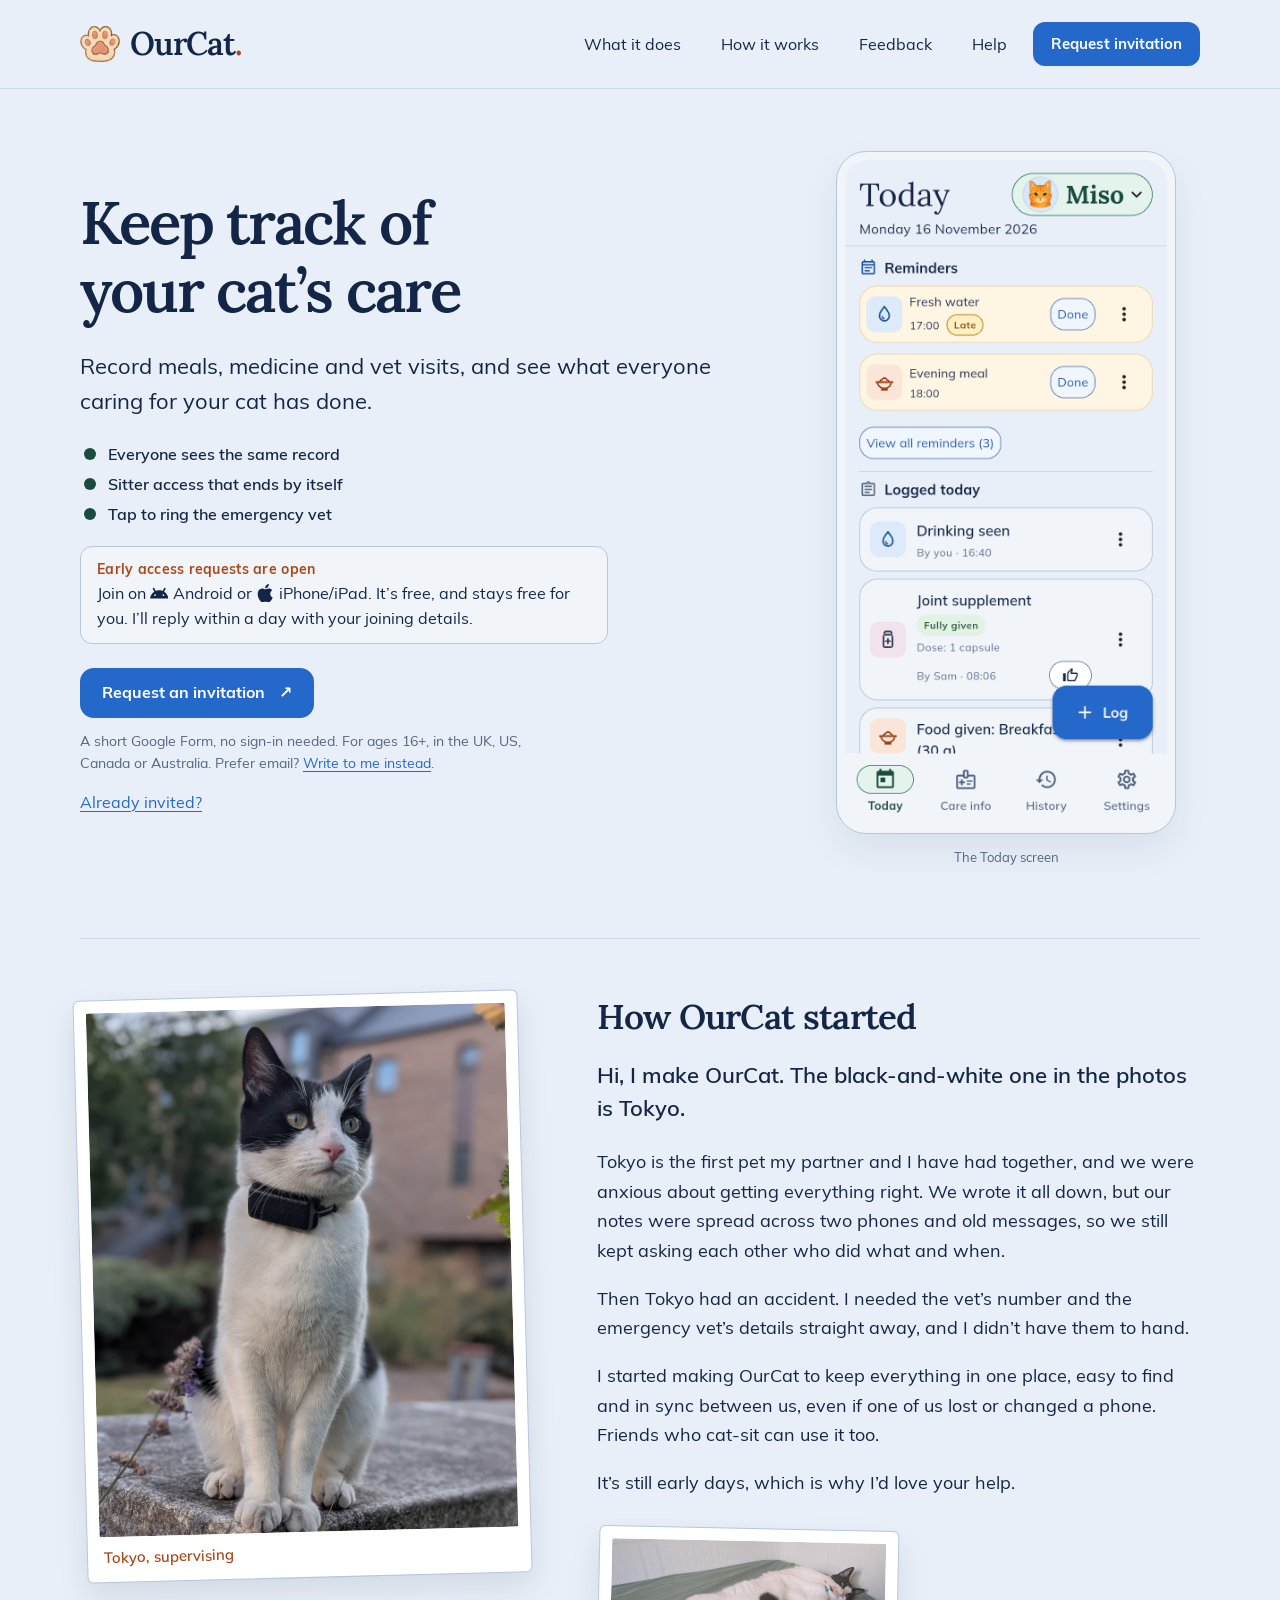
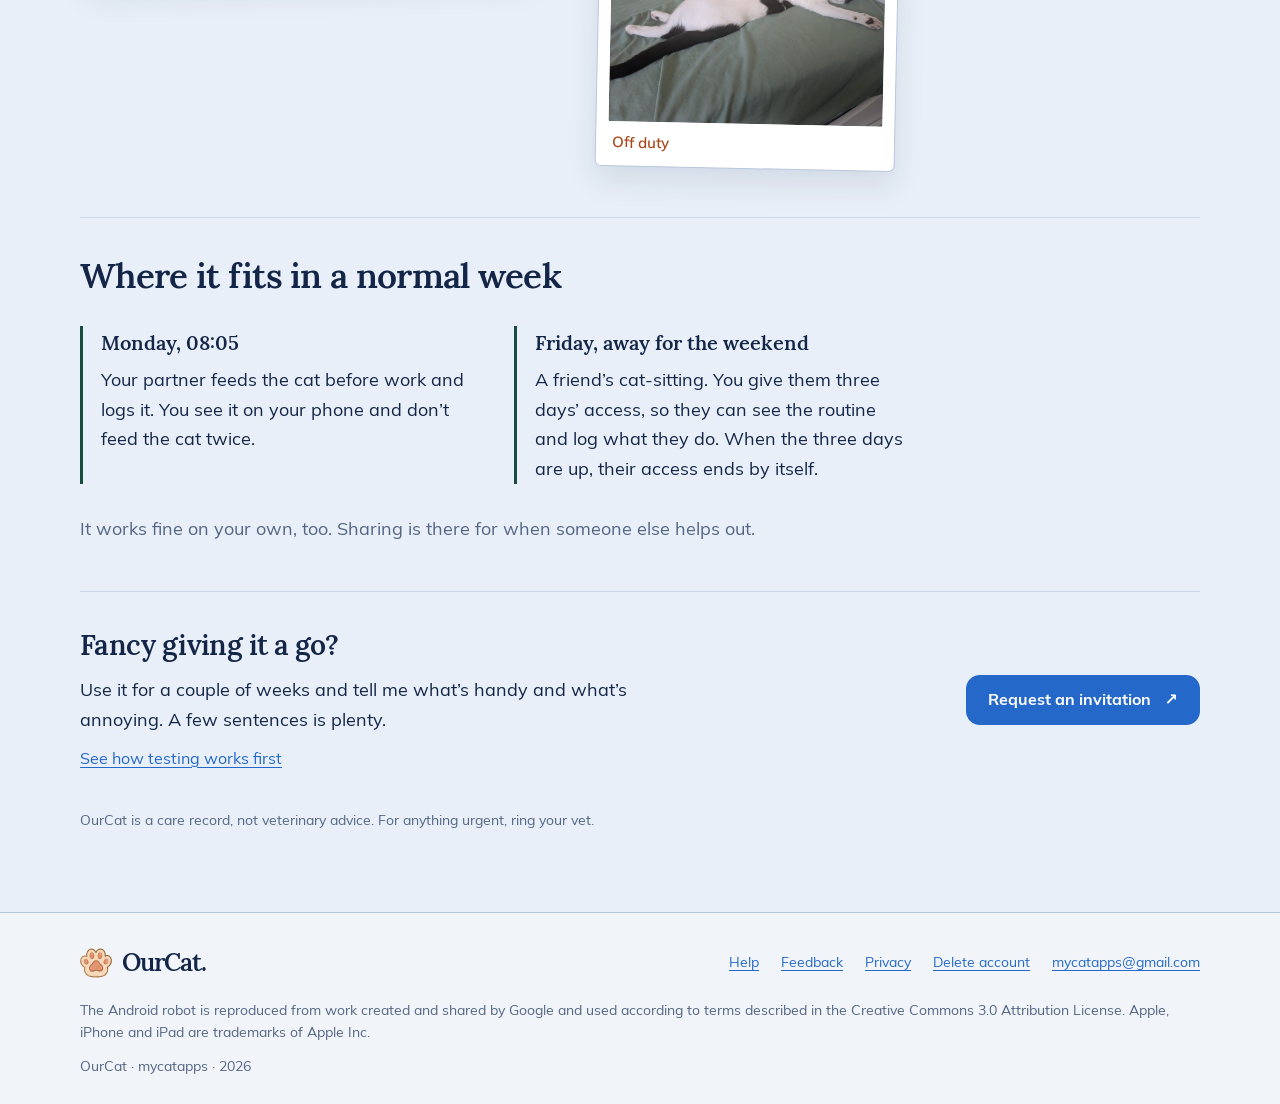
==== commit 78807eb9: "fix(copy): Apple logo back, simpler "free, and stays free for you" Co-Authored-By: Claude Opus 5.5 <" ====
--- a/index.html
+++ b/index.html
@@ -15,7 +15,7 @@
 <main id="main" tabindex="-1" class="wrap home">
 
 <div class="cta-zone">
-<section class="hero" aria-labelledby="home-title"><div class="hero-copy"><h1 id="home-title">Keep track of your cat’s care</h1><p class="lead">Record meals, medicine and vet visits, and see what everyone caring for your cat has done.</p><ul class="points"><li>Everyone sees the same record</li><li>Sitter access that ends by itself</li><li>Tap to ring the emergency vet</li></ul><p class="status"><strong>Early access requests are open</strong> Join on <span class="os"><svg class="os-icon" viewBox="0 0 24 24" aria-hidden="true" focusable="false"><path d="M18.4395 5.5586c-.675 1.1664-1.352 2.3318-2.0274 3.498-.0366-.0155-.0742-.0286-.1113-.043-1.8249-.6957-3.484-.8-4.42-.787-1.8551.0185-3.3544.4643-4.2597.8203-.084-.1494-1.7526-3.021-2.0215-3.4864a1.1451 1.1451 0 0 0-.1406-.1914c-.3312-.364-.9054-.4859-1.379-.203-.475.282-.7136.9361-.3886 1.5019 1.9466 3.3696-.0966-.2158 1.9473 3.3593.0172.031-.4946.2642-1.3926 1.0177C2.8987 12.176.452 14.772 0 18.9902h24c-.119-1.1108-.3686-2.099-.7461-3.0683-.7438-1.9118-1.8435-3.2928-2.7402-4.1836a12.1048 12.1048 0 0 0-2.1309-1.6875c.6594-1.122 1.312-2.2559 1.9649-3.3848.2077-.3615.1886-.7956-.0079-1.1191a1.1001 1.1001 0 0 0-.8515-.5332c-.5225-.0536-.9392.3128-1.0488.5449zm-.0391 8.461c.3944.5926.324 1.3306-.1563 1.6503-.4799.3197-1.188.0985-1.582-.4941-.3944-.5927-.324-1.3307.1563-1.6504.4727-.315 1.1812-.1086 1.582.4941zM7.207 13.5273c.4803.3197.5506 1.0577.1563 1.6504-.394.5926-1.1038.8138-1.584.4941-.48-.3197-.5503-1.0577-.1563-1.6504.4008-.6021 1.1087-.8106 1.584-.4941z"/></svg>Android</span> or <span class="os"><svg class="os-icon os-outline" viewBox="0 0 24 24" aria-hidden="true" focusable="false"><rect x="6" y="2" width="12" height="20" rx="2.5"/><path d="M11 18h2"/></svg>iPhone/iPad</span> and OurCat stays free for you, including anything I add later. I’ll reply within a day with your joining details.</p><div class="actions"><a class="button" href="https://docs.google.com/forms/d/e/1FAIpQLSfE7T2NDWCrKjbO0EXnv6gYh4boQH9e-d9MlrtzAwvURb2s_Q/viewform">Request an invitation <span aria-hidden="true">↗</span></a></div><p class="fine">A short Google Form, no sign-in needed. For ages 16+, in the UK, US, Canada or Australia. Prefer email? <a href="mailto:mycatapps@gmail.com?subject=OurCat%20test%20invitation&amp;body=Device%28s%29%3A%20Android%20%2F%20iPhone%20%2F%20iPad%0AInvitation%20email%20%28Google%20Play%20address%20for%20Android%29%3A%20%0AGoogle%20Play%20country%20%28Android%29%3A%20%0AApp%20Store%20country%20%28iPhone%2FiPad%29%3A%20%0AAged%2016%20or%20over%20%28yes%2Fno%29%3A%20%0A%0AOptional%20question%3A%20">Write to me instead</a>.</p><p class="small"><a href="join">Already invited?</a></p></div><figure class="app-preview" id="app-preview"><div class="screen"><img src="assets/today.png" width="720" height="1488" alt="OurCat’s Today screen for Miso: fresh water is late and the evening meal is due at 18:00. Below, today’s log: drinking seen by you, and a joint supplement given by Sam, with a Like button." fetchpriority="high"></div><figcaption>The Today screen</figcaption></figure></section>
+<section class="hero" aria-labelledby="home-title"><div class="hero-copy"><h1 id="home-title">Keep track of your cat’s care</h1><p class="lead">Record meals, medicine and vet visits, and see what everyone caring for your cat has done.</p><ul class="points"><li>Everyone sees the same record</li><li>Sitter access that ends by itself</li><li>Tap to ring the emergency vet</li></ul><p class="status"><strong>Early access requests are open</strong> Join on <span class="os"><svg class="os-icon" viewBox="0 0 24 24" aria-hidden="true" focusable="false"><path d="M18.4395 5.5586c-.675 1.1664-1.352 2.3318-2.0274 3.498-.0366-.0155-.0742-.0286-.1113-.043-1.8249-.6957-3.484-.8-4.42-.787-1.8551.0185-3.3544.4643-4.2597.8203-.084-.1494-1.7526-3.021-2.0215-3.4864a1.1451 1.1451 0 0 0-.1406-.1914c-.3312-.364-.9054-.4859-1.379-.203-.475.282-.7136.9361-.3886 1.5019 1.9466 3.3696-.0966-.2158 1.9473 3.3593.0172.031-.4946.2642-1.3926 1.0177C2.8987 12.176.452 14.772 0 18.9902h24c-.119-1.1108-.3686-2.099-.7461-3.0683-.7438-1.9118-1.8435-3.2928-2.7402-4.1836a12.1048 12.1048 0 0 0-2.1309-1.6875c.6594-1.122 1.312-2.2559 1.9649-3.3848.2077-.3615.1886-.7956-.0079-1.1191a1.1001 1.1001 0 0 0-.8515-.5332c-.5225-.0536-.9392.3128-1.0488.5449zm-.0391 8.461c.3944.5926.324 1.3306-.1563 1.6503-.4799.3197-1.188.0985-1.582-.4941-.3944-.5927-.324-1.3307.1563-1.6504.4727-.315 1.1812-.1086 1.582.4941zM7.207 13.5273c.4803.3197.5506 1.0577.1563 1.6504-.394.5926-1.1038.8138-1.584.4941-.48-.3197-.5503-1.0577-.1563-1.6504.4008-.6021 1.1087-.8106 1.584-.4941z"/></svg>Android</span> or <span class="os"><svg class="os-icon" viewBox="0 0 24 24" aria-hidden="true" focusable="false"><path d="M12.152 6.896c-.948 0-2.415-1.078-3.96-1.04-2.04.027-3.91 1.183-4.961 3.014-2.117 3.675-.546 9.103 1.519 12.09 1.013 1.454 2.208 3.09 3.792 3.039 1.52-.065 2.09-.987 3.935-.987 1.831 0 2.35.987 3.96.948 1.637-.026 2.676-1.48 3.676-2.948 1.156-1.688 1.636-3.325 1.662-3.415-.039-.013-3.182-1.221-3.22-4.857-.026-3.04 2.48-4.494 2.597-4.559-1.429-2.09-3.623-2.324-4.39-2.376-2-.156-3.675 1.09-4.61 1.09zM15.53 3.83c.843-1.012 1.4-2.427 1.245-3.83-1.207.052-2.662.805-3.532 1.818-.78.896-1.454 2.338-1.273 3.714 1.338.104 2.715-.688 3.559-1.701"/></svg>iPhone/iPad</span>. It’s free, and stays free for you. I’ll reply within a day with your joining details.</p><div class="actions"><a class="button" href="https://docs.google.com/forms/d/e/1FAIpQLSfE7T2NDWCrKjbO0EXnv6gYh4boQH9e-d9MlrtzAwvURb2s_Q/viewform">Request an invitation <span aria-hidden="true">↗</span></a></div><p class="fine">A short Google Form, no sign-in needed. For ages 16+, in the UK, US, Canada or Australia. Prefer email? <a href="mailto:mycatapps@gmail.com?subject=OurCat%20test%20invitation&amp;body=Device%28s%29%3A%20Android%20%2F%20iPhone%20%2F%20iPad%0AInvitation%20email%20%28Google%20Play%20address%20for%20Android%29%3A%20%0AGoogle%20Play%20country%20%28Android%29%3A%20%0AApp%20Store%20country%20%28iPhone%2FiPad%29%3A%20%0AAged%2016%20or%20over%20%28yes%2Fno%29%3A%20%0A%0AOptional%20question%3A%20">Write to me instead</a>.</p><p class="small"><a href="join">Already invited?</a></p></div><figure class="app-preview" id="app-preview"><div class="screen"><img src="assets/today.png" width="720" height="1488" alt="OurCat’s Today screen for Miso: fresh water is late and the evening meal is due at 18:00. Below, today’s log: drinking seen by you, and a joint supplement given by Sam, with a Like button." fetchpriority="high"></div><figcaption>The Today screen</figcaption></figure></section>
 
 <section class="section story" aria-labelledby="story-title"><figure class="print"><img src="assets/tokyo-wall.jpg" width="880" height="1100" alt="Tokyo, a black-and-white cat, sitting upright on a garden wall and looking off to one side." loading="lazy"><figcaption>Tokyo, supervising</figcaption></figure><div class="story-copy"><h2 id="story-title">How OurCat started</h2><p class="story-hello">Hi, I make OurCat. The black-and-white one in the photos is Tokyo.</p><p>Tokyo is the first pet my partner and I have had together, and we were anxious about getting everything right. We wrote it all down, but our notes were spread across two phones and old messages, so we still kept asking each other who did what and when.</p><p>Then Tokyo had an accident. I needed the vet’s number and the emergency vet’s details straight away, and I didn’t have them to hand.</p><p>I started making OurCat to keep everything in one place<!-- writing-allow: W-05 owner wording "in one place" -->, easy to find and in sync between us, even if one of us lost or changed a phone. Friends who cat-sit can use it too.</p><p>It’s still early days, which is why I’d love your help.</p><figure class="print print-small"><img src="assets/tokyo-stretch.jpg" width="900" height="600" alt="Tokyo stretched out full length on a green bedspread." loading="lazy"><figcaption>Off duty</figcaption></figure></div></section>
 
@@ -27,5 +27,5 @@
 <p class="fine end-note">OurCat is a care record, not veterinary advice. For anything urgent, ring your vet.</p>
 
 </main>
-<footer class="site-footer"><div class="wrap footer-inner"><a class="brand footer-brand" href="/"><img class="brand-mark" src="assets/paw.webp" width="32" height="32" alt="">OurCat.</a><nav aria-label="Footer navigation"><a href="help">Help</a><a href="feedback">Feedback</a><a href="privacy">Privacy</a><a href="delete-account">Delete account</a><a href="mailto:mycatapps@gmail.com">mycatapps@gmail.com</a></nav><p class="fine credits">The Android robot is reproduced from work created and shared by Google and used according to terms described in the Creative Commons 3.0 Attribution License.</p><p class="fine">OurCat · mycatapps · 2026</p></div></footer>
+<footer class="site-footer"><div class="wrap footer-inner"><a class="brand footer-brand" href="/"><img class="brand-mark" src="assets/paw.webp" width="32" height="32" alt="">OurCat.</a><nav aria-label="Footer navigation"><a href="help">Help</a><a href="feedback">Feedback</a><a href="privacy">Privacy</a><a href="delete-account">Delete account</a><a href="mailto:mycatapps@gmail.com">mycatapps@gmail.com</a></nav><p class="fine credits">The Android robot is reproduced from work created and shared by Google and used according to terms described in the Creative Commons 3.0 Attribution License. Apple, iPhone and iPad are trademarks of Apple Inc.</p><p class="fine">OurCat · mycatapps · 2026</p></div></footer>
 </body></html>
--- a/site.css
+++ b/site.css
@@ -107,5 +107,5 @@
 .features .section{border-top:2px solid var(--rule);padding-top:44px}
 @media(max-width:680px){.site-header .brand{font-size:2rem}.site-header .brand-mark{width:42px;height:42px;margin-right:8px}.footer-brand .brand-mark{width:32px;height:32px;margin-right:8px}.features .section{padding-top:34px}}
 @media print{.brand-mark{display:none}}
-.os{white-space:nowrap}.os-icon{width:1.15em;height:1.15em;fill:currentColor;vertical-align:-.2em;margin-right:.3em}.os-outline{fill:none;stroke:currentColor;stroke-width:2;stroke-linecap:round}
+.os{white-space:nowrap}.os-icon{width:1.15em;height:1.15em;fill:currentColor;vertical-align:-.2em;margin-right:.3em}
 @media(max-width:359px){.site-header .brand{font-size:1.75rem}.site-header .brand-mark{width:36px;height:36px}}
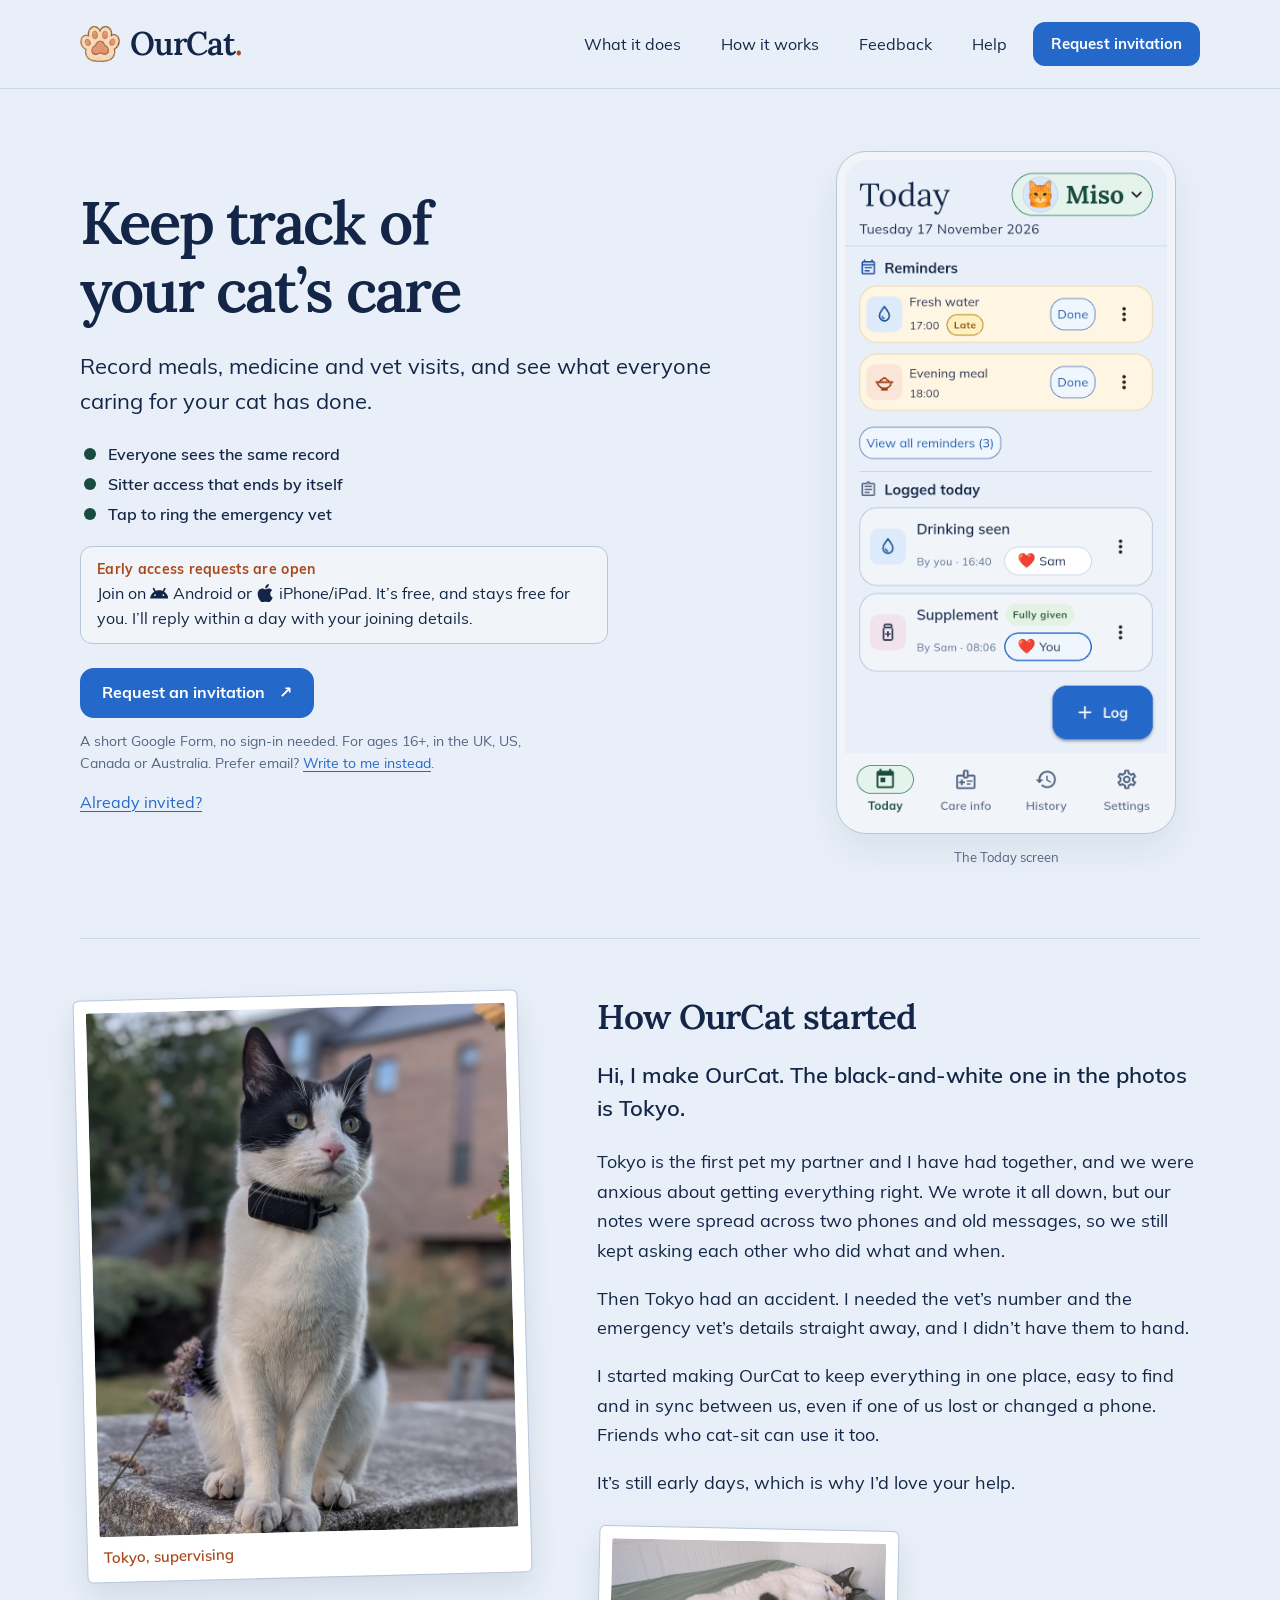
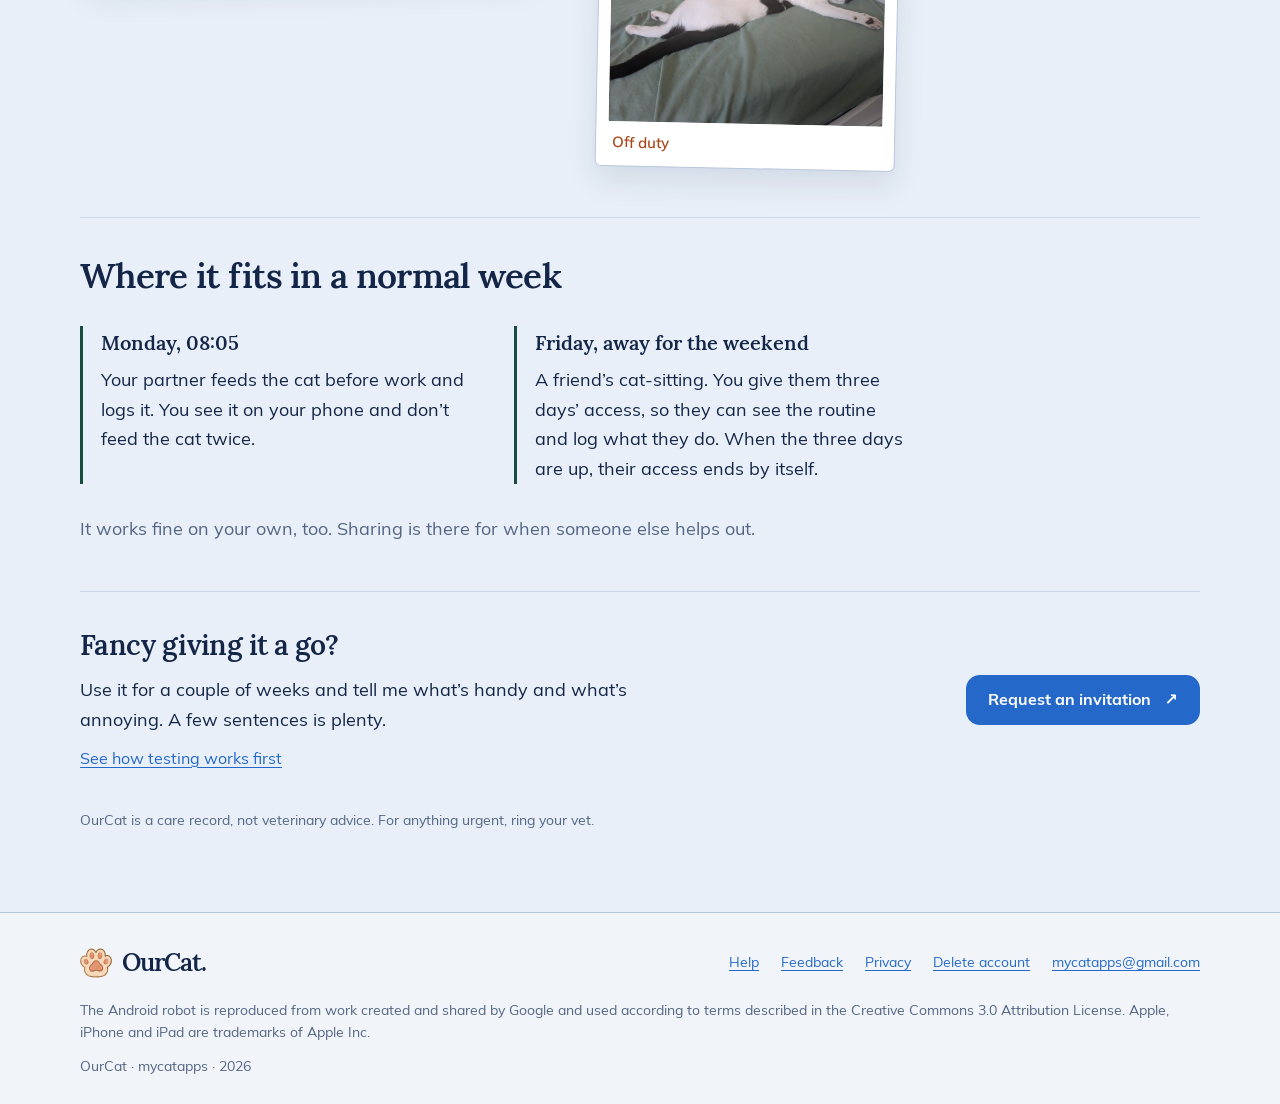
==== commit ddcfc75a: "feat(screens): build 19 captures with reactions and a cat sitter Today, History, Care team, Care inf" ====
--- a/index.html
+++ b/index.html
@@ -15,7 +15,7 @@
 <main id="main" tabindex="-1" class="wrap home">
 
 <div class="cta-zone">
-<section class="hero" aria-labelledby="home-title"><div class="hero-copy"><h1 id="home-title">Keep track of your cat’s care</h1><p class="lead">Record meals, medicine and vet visits, and see what everyone caring for your cat has done.</p><ul class="points"><li>Everyone sees the same record</li><li>Sitter access that ends by itself</li><li>Tap to ring the emergency vet</li></ul><p class="status"><strong>Early access requests are open</strong> Join on <span class="os"><svg class="os-icon" viewBox="0 0 24 24" aria-hidden="true" focusable="false"><path d="M18.4395 5.5586c-.675 1.1664-1.352 2.3318-2.0274 3.498-.0366-.0155-.0742-.0286-.1113-.043-1.8249-.6957-3.484-.8-4.42-.787-1.8551.0185-3.3544.4643-4.2597.8203-.084-.1494-1.7526-3.021-2.0215-3.4864a1.1451 1.1451 0 0 0-.1406-.1914c-.3312-.364-.9054-.4859-1.379-.203-.475.282-.7136.9361-.3886 1.5019 1.9466 3.3696-.0966-.2158 1.9473 3.3593.0172.031-.4946.2642-1.3926 1.0177C2.8987 12.176.452 14.772 0 18.9902h24c-.119-1.1108-.3686-2.099-.7461-3.0683-.7438-1.9118-1.8435-3.2928-2.7402-4.1836a12.1048 12.1048 0 0 0-2.1309-1.6875c.6594-1.122 1.312-2.2559 1.9649-3.3848.2077-.3615.1886-.7956-.0079-1.1191a1.1001 1.1001 0 0 0-.8515-.5332c-.5225-.0536-.9392.3128-1.0488.5449zm-.0391 8.461c.3944.5926.324 1.3306-.1563 1.6503-.4799.3197-1.188.0985-1.582-.4941-.3944-.5927-.324-1.3307.1563-1.6504.4727-.315 1.1812-.1086 1.582.4941zM7.207 13.5273c.4803.3197.5506 1.0577.1563 1.6504-.394.5926-1.1038.8138-1.584.4941-.48-.3197-.5503-1.0577-.1563-1.6504.4008-.6021 1.1087-.8106 1.584-.4941z"/></svg>Android</span> or <span class="os"><svg class="os-icon" viewBox="0 0 24 24" aria-hidden="true" focusable="false"><path d="M12.152 6.896c-.948 0-2.415-1.078-3.96-1.04-2.04.027-3.91 1.183-4.961 3.014-2.117 3.675-.546 9.103 1.519 12.09 1.013 1.454 2.208 3.09 3.792 3.039 1.52-.065 2.09-.987 3.935-.987 1.831 0 2.35.987 3.96.948 1.637-.026 2.676-1.48 3.676-2.948 1.156-1.688 1.636-3.325 1.662-3.415-.039-.013-3.182-1.221-3.22-4.857-.026-3.04 2.48-4.494 2.597-4.559-1.429-2.09-3.623-2.324-4.39-2.376-2-.156-3.675 1.09-4.61 1.09zM15.53 3.83c.843-1.012 1.4-2.427 1.245-3.83-1.207.052-2.662.805-3.532 1.818-.78.896-1.454 2.338-1.273 3.714 1.338.104 2.715-.688 3.559-1.701"/></svg>iPhone/iPad</span>. It’s free, and stays free for you. I’ll reply within a day with your joining details.</p><div class="actions"><a class="button" href="https://docs.google.com/forms/d/e/1FAIpQLSfE7T2NDWCrKjbO0EXnv6gYh4boQH9e-d9MlrtzAwvURb2s_Q/viewform">Request an invitation <span aria-hidden="true">↗</span></a></div><p class="fine">A short Google Form, no sign-in needed. For ages 16+, in the UK, US, Canada or Australia. Prefer email? <a href="mailto:mycatapps@gmail.com?subject=OurCat%20test%20invitation&amp;body=Device%28s%29%3A%20Android%20%2F%20iPhone%20%2F%20iPad%0AInvitation%20email%20%28Google%20Play%20address%20for%20Android%29%3A%20%0AGoogle%20Play%20country%20%28Android%29%3A%20%0AApp%20Store%20country%20%28iPhone%2FiPad%29%3A%20%0AAged%2016%20or%20over%20%28yes%2Fno%29%3A%20%0A%0AOptional%20question%3A%20">Write to me instead</a>.</p><p class="small"><a href="join">Already invited?</a></p></div><figure class="app-preview" id="app-preview"><div class="screen"><img src="assets/today.png" width="720" height="1488" alt="OurCat’s Today screen for Miso: fresh water is late and the evening meal is due at 18:00. Below, today’s log: drinking seen by you, and a joint supplement given by Sam, with a Like button." fetchpriority="high"></div><figcaption>The Today screen</figcaption></figure></section>
+<section class="hero" aria-labelledby="home-title"><div class="hero-copy"><h1 id="home-title">Keep track of your cat’s care</h1><p class="lead">Record meals, medicine and vet visits, and see what everyone caring for your cat has done.</p><ul class="points"><li>Everyone sees the same record</li><li>Sitter access that ends by itself</li><li>Tap to ring the emergency vet</li></ul><p class="status"><strong>Early access requests are open</strong> Join on <span class="os"><svg class="os-icon" viewBox="0 0 24 24" aria-hidden="true" focusable="false"><path d="M18.4395 5.5586c-.675 1.1664-1.352 2.3318-2.0274 3.498-.0366-.0155-.0742-.0286-.1113-.043-1.8249-.6957-3.484-.8-4.42-.787-1.8551.0185-3.3544.4643-4.2597.8203-.084-.1494-1.7526-3.021-2.0215-3.4864a1.1451 1.1451 0 0 0-.1406-.1914c-.3312-.364-.9054-.4859-1.379-.203-.475.282-.7136.9361-.3886 1.5019 1.9466 3.3696-.0966-.2158 1.9473 3.3593.0172.031-.4946.2642-1.3926 1.0177C2.8987 12.176.452 14.772 0 18.9902h24c-.119-1.1108-.3686-2.099-.7461-3.0683-.7438-1.9118-1.8435-3.2928-2.7402-4.1836a12.1048 12.1048 0 0 0-2.1309-1.6875c.6594-1.122 1.312-2.2559 1.9649-3.3848.2077-.3615.1886-.7956-.0079-1.1191a1.1001 1.1001 0 0 0-.8515-.5332c-.5225-.0536-.9392.3128-1.0488.5449zm-.0391 8.461c.3944.5926.324 1.3306-.1563 1.6503-.4799.3197-1.188.0985-1.582-.4941-.3944-.5927-.324-1.3307.1563-1.6504.4727-.315 1.1812-.1086 1.582.4941zM7.207 13.5273c.4803.3197.5506 1.0577.1563 1.6504-.394.5926-1.1038.8138-1.584.4941-.48-.3197-.5503-1.0577-.1563-1.6504.4008-.6021 1.1087-.8106 1.584-.4941z"/></svg>Android</span> or <span class="os"><svg class="os-icon" viewBox="0 0 24 24" aria-hidden="true" focusable="false"><path d="M12.152 6.896c-.948 0-2.415-1.078-3.96-1.04-2.04.027-3.91 1.183-4.961 3.014-2.117 3.675-.546 9.103 1.519 12.09 1.013 1.454 2.208 3.09 3.792 3.039 1.52-.065 2.09-.987 3.935-.987 1.831 0 2.35.987 3.96.948 1.637-.026 2.676-1.48 3.676-2.948 1.156-1.688 1.636-3.325 1.662-3.415-.039-.013-3.182-1.221-3.22-4.857-.026-3.04 2.48-4.494 2.597-4.559-1.429-2.09-3.623-2.324-4.39-2.376-2-.156-3.675 1.09-4.61 1.09zM15.53 3.83c.843-1.012 1.4-2.427 1.245-3.83-1.207.052-2.662.805-3.532 1.818-.78.896-1.454 2.338-1.273 3.714 1.338.104 2.715-.688 3.559-1.701"/></svg>iPhone/iPad</span>. It’s free, and stays free for you. I’ll reply within a day with your joining details.</p><div class="actions"><a class="button" href="https://docs.google.com/forms/d/e/1FAIpQLSfE7T2NDWCrKjbO0EXnv6gYh4boQH9e-d9MlrtzAwvURb2s_Q/viewform">Request an invitation <span aria-hidden="true">↗</span></a></div><p class="fine">A short Google Form, no sign-in needed. For ages 16+, in the UK, US, Canada or Australia. Prefer email? <a href="mailto:mycatapps@gmail.com?subject=OurCat%20test%20invitation&amp;body=Device%28s%29%3A%20Android%20%2F%20iPhone%20%2F%20iPad%0AInvitation%20email%20%28Google%20Play%20address%20for%20Android%29%3A%20%0AGoogle%20Play%20country%20%28Android%29%3A%20%0AApp%20Store%20country%20%28iPhone%2FiPad%29%3A%20%0AAged%2016%20or%20over%20%28yes%2Fno%29%3A%20%0A%0AOptional%20question%3A%20">Write to me instead</a>.</p><p class="small"><a href="join">Already invited?</a></p></div><figure class="app-preview" id="app-preview"><div class="screen"><img src="assets/today.png" width="720" height="1488" alt="OurCat’s Today screen for Miso: fresh water is late and the evening meal is due at 18:00. Below, today’s log: drinking seen by you, with a heart from Sam, and a supplement given by Sam, with a heart from you." fetchpriority="high"></div><figcaption>The Today screen</figcaption></figure></section>
 
 <section class="section story" aria-labelledby="story-title"><figure class="print"><img src="assets/tokyo-wall.jpg" width="880" height="1100" alt="Tokyo, a black-and-white cat, sitting upright on a garden wall and looking off to one side." loading="lazy"><figcaption>Tokyo, supervising</figcaption></figure><div class="story-copy"><h2 id="story-title">How OurCat started</h2><p class="story-hello">Hi, I make OurCat. The black-and-white one in the photos is Tokyo.</p><p>Tokyo is the first pet my partner and I have had together, and we were anxious about getting everything right. We wrote it all down, but our notes were spread across two phones and old messages, so we still kept asking each other who did what and when.</p><p>Then Tokyo had an accident. I needed the vet’s number and the emergency vet’s details straight away, and I didn’t have them to hand.</p><p>I started making OurCat to keep everything in one place<!-- writing-allow: W-05 owner wording "in one place" -->, easy to find and in sync between us, even if one of us lost or changed a phone. Friends who cat-sit can use it too.</p><p>It’s still early days, which is why I’d love your help.</p><figure class="print print-small"><img src="assets/tokyo-stretch.jpg" width="900" height="600" alt="Tokyo stretched out full length on a green bedspread." loading="lazy"><figcaption>Off duty</figcaption></figure></div></section>
 
